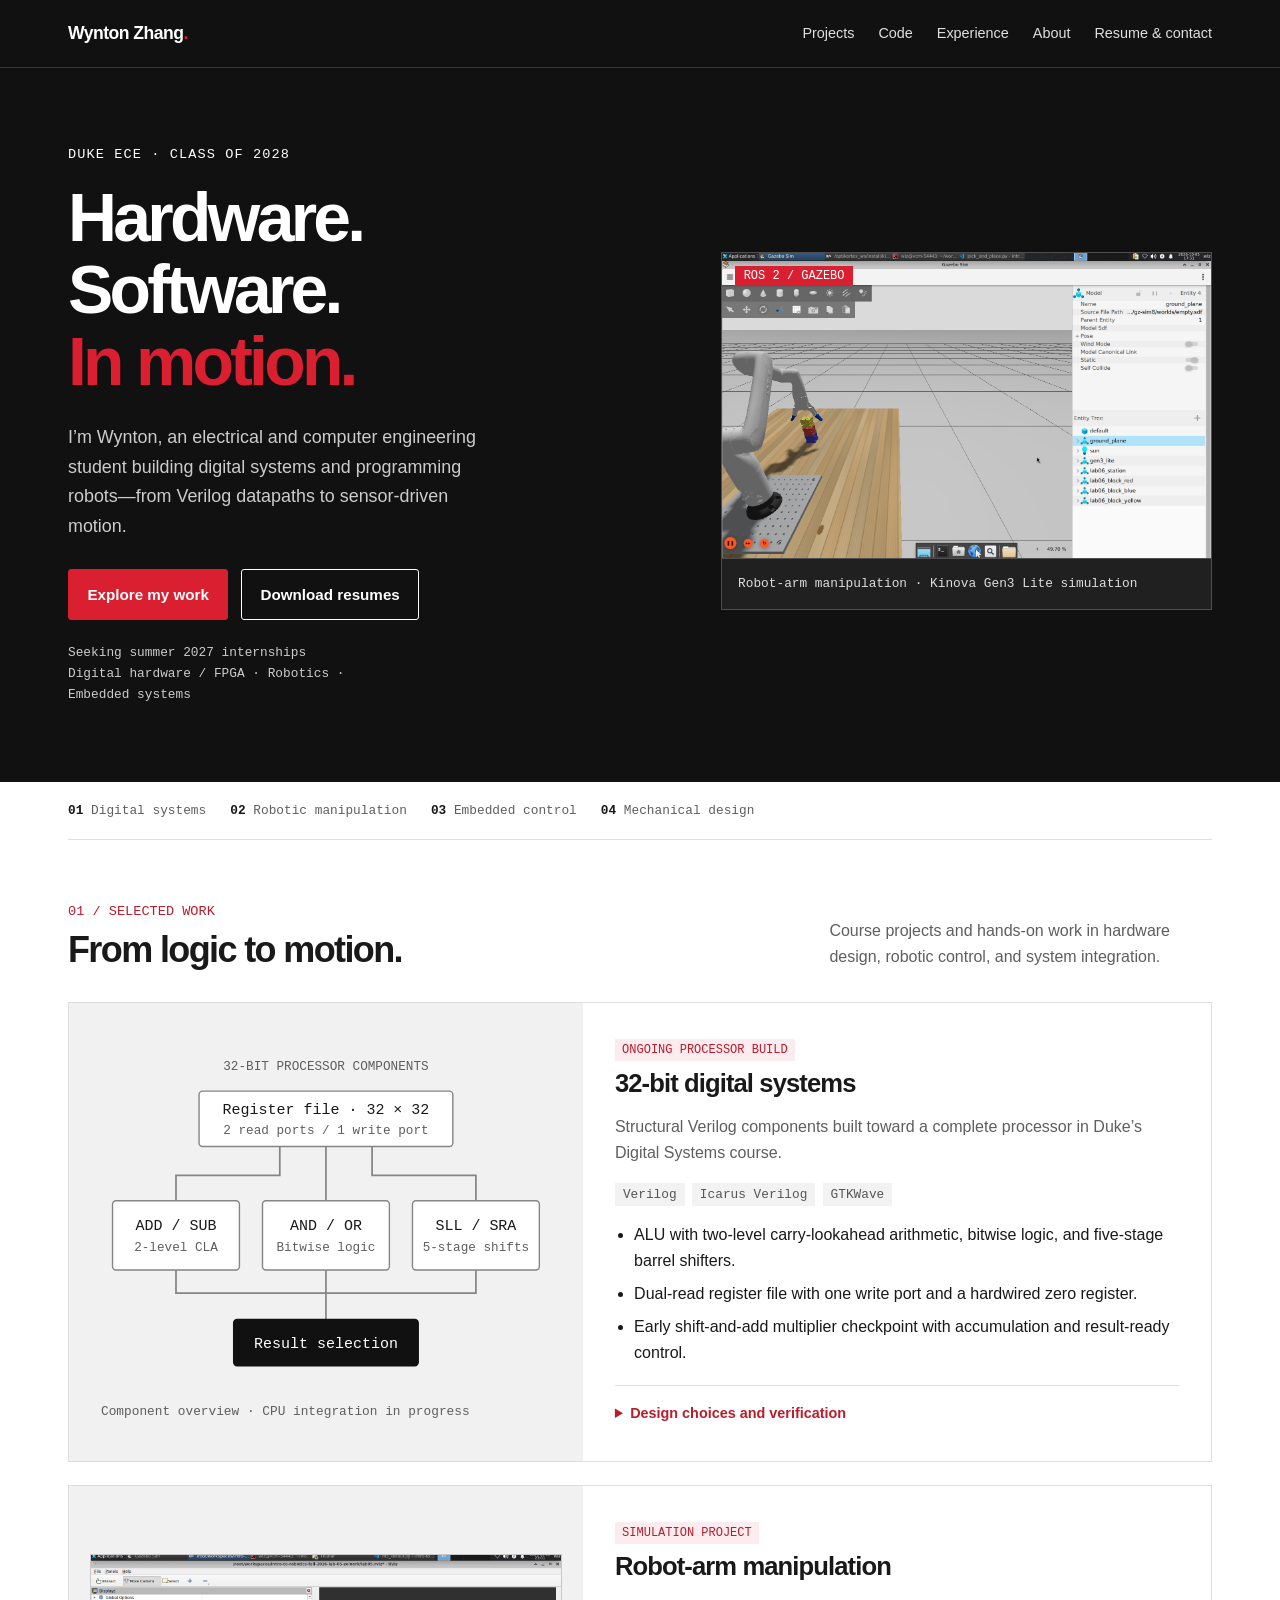
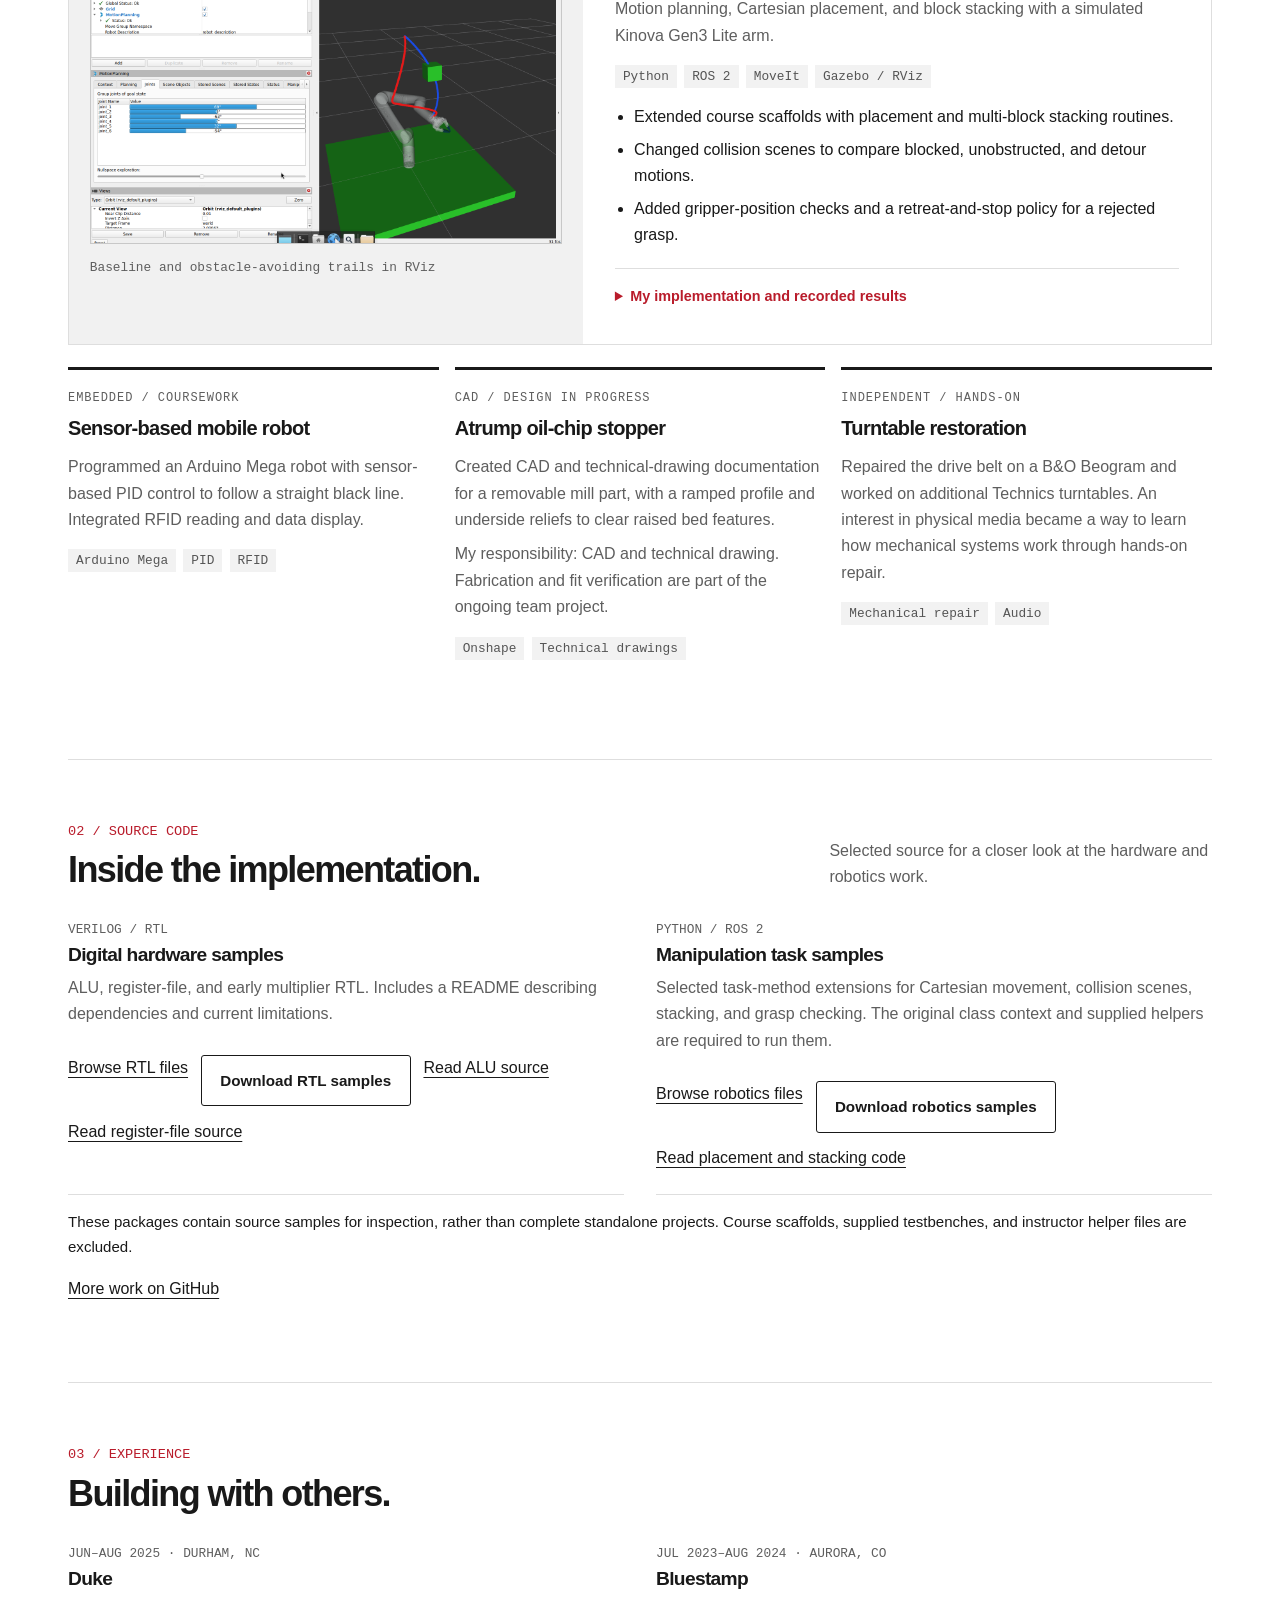
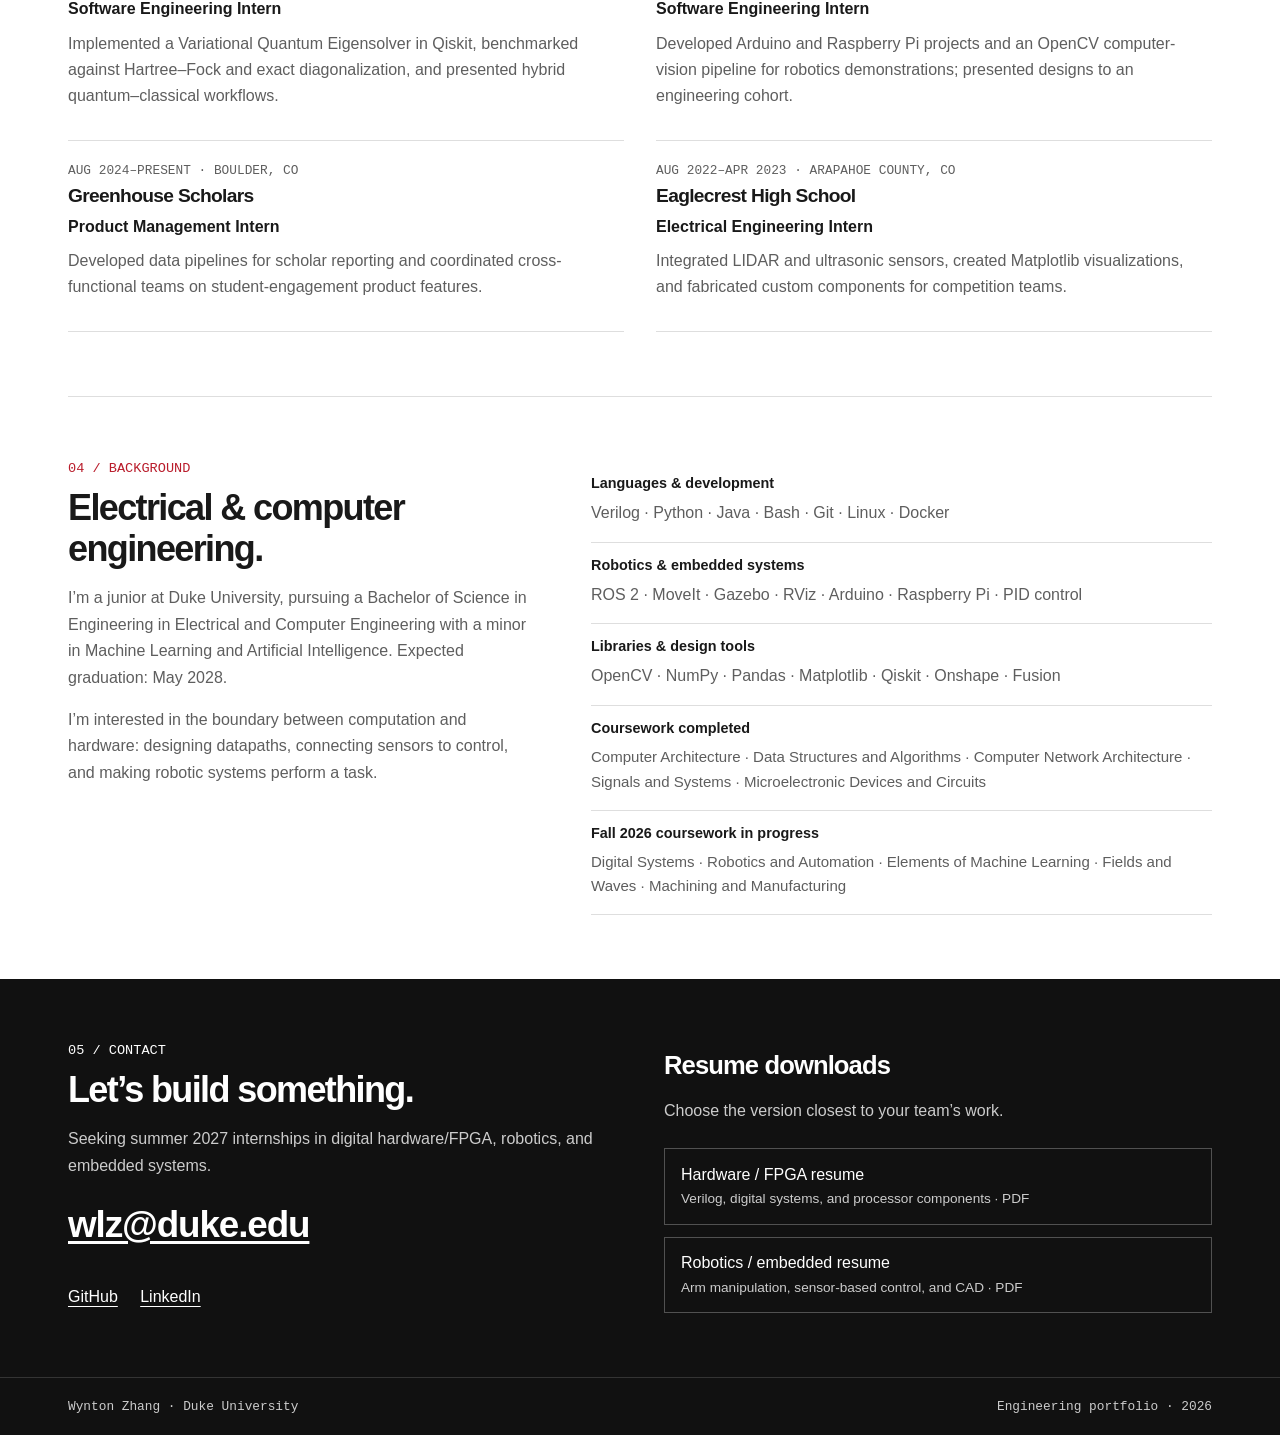
==== index.html @ f7127259 "Add files via upload" ====
<!doctype html>
<html lang="en">
<head>
<meta charset="utf-8"><meta name="viewport" content="width=device-width, initial-scale=1">
<title>Wynton Zhang</title>
<meta name="description" content="Wynton Zhang is a Duke Electrical and Computer Engineering student working on digital hardware, robotic manipulation, and embedded systems. Seeking summer 2027 internships.">
<meta name="theme-color" content="#111111">
<link rel="icon" type="image/svg+xml" href="data:image/svg+xml,%3Csvg xmlns='http://www.w3.org/2000/svg' viewBox='0 0 32 32'%3E%3Crect width='32' height='32' rx='6' fill='%23111111'/%3E%3Ctext x='16' y='22' text-anchor='middle' font-family='Arial' font-weight='bold' font-size='18' fill='%23ef2838'%3EW%3C/text%3E%3C/svg%3E">
<style>
:root{--navy:#111111;--ink:#191919;--paper:#ffffff;--muted:#5e5e5e;--line:#dedede;--lime:#d91f30;--blue:#b91c2b;--mono:ui-monospace,SFMono-Regular,Consolas,monospace;--sans:Inter,Arial,Helvetica,sans-serif}
*{box-sizing:border-box}html{scroll-behavior:smooth;scroll-padding-top:5rem}body{margin:0;background:var(--paper);color:var(--ink);font:1rem/1.65 var(--sans)}a{color:inherit;text-underline-offset:4px}button,a,summary{-webkit-tap-highlight-color:transparent}a:focus-visible,summary:focus-visible{outline:3px solid var(--blue);outline-offset:5px}.skip{position:absolute;left:1rem;top:-5rem;background:var(--lime);color:var(--navy);padding:.7rem;z-index:10}.skip:focus{top:1rem}header{background:var(--navy);color:white;border-bottom:1px solid #ffffff26}.nav{max-width:1240px;margin:auto;padding:1.2rem 3rem;display:flex;align-items:center;justify-content:space-between;gap:1rem}.wordmark{font-size:1.1rem;font-weight:800;text-decoration:none;letter-spacing:-.03em}.wordmark span{color:var(--lime)}nav{display:flex;gap:1.5rem;flex-wrap:wrap}nav a{font-size:.9rem;text-decoration:none;color:#e0e0e0}nav a:hover{color:var(--lime)}.wrap{max-width:1240px;margin:auto;padding:0 3rem}.hero{background:var(--navy);color:#fff;padding:4.7rem 0 4rem}.hero-grid{display:grid;grid-template-columns:1.2fr 1fr;gap:4rem;align-items:center}.eyebrow{font-family:var(--mono);font-size:.85rem;letter-spacing:.08em;text-transform:uppercase;color:var(--muted)}.hero .eyebrow{color:#ffffff}h1{font-size:clamp(2.7rem,5.3vw,4.9rem);line-height:1.06;letter-spacing:-.055em;margin:1rem 0 1.6rem;max-width:11ch}h1 span{color:var(--lime)}.hero p{color:#cccccc;max-width:43ch;font-size:1.12rem}.actions{display:flex;gap:.8rem;flex-wrap:wrap;margin-top:1.7rem}.btn{display:inline-flex;align-items:center;justify-content:center;padding:.75rem 1.15rem;border:1px solid currentColor;border-radius:3px;font-size:.95rem;font-weight:700;text-decoration:none;transition:background .2s,color .2s}.btn-primary{background:var(--lime);color:#ffffff;border-color:var(--lime)}.btn-primary:hover{background:#c81e2c;border-color:#c81e2c;color:white}.btn-light{color:#fff}.btn-light:hover{background:#ffffff15}.hero-note{font-family:var(--mono);font-size:.8rem!important;margin-top:1.4rem}.hero-art{margin:0;border:1px solid #ffffff35;background:#202020;position:relative}.hero-art img{display:block;width:100%;height:305px;object-fit:cover;object-position:24% 64%}.hero-art figcaption{padding:.9rem 1rem;color:#dddddd;font-family:var(--mono);font-size:.8rem;border-top:1px solid #ffffff35}.artifact-tag{position:absolute;top:.8rem;left:.8rem;background:var(--lime);color:#fff;padding:.2rem .55rem;font: .75rem var(--mono)}.index-strip{display:flex;gap:1.5rem;border-bottom:1px solid var(--line);padding:1.1rem 0;flex-wrap:wrap}.index-strip span{font-family:var(--mono);font-size:.8rem;color:var(--muted)}.index-strip strong{color:var(--ink)}section{padding:4rem 0}section+section{border-top:1px solid var(--line)}.section-head{display:flex;justify-content:space-between;align-items:end;gap:2rem;margin-bottom:2rem}.section-head p{max-width:43ch;color:var(--muted);margin:0}.section-label{font: .85rem var(--mono);color:var(--blue);margin-bottom:.65rem}h2{font-size:2.25rem;line-height:1.15;letter-spacing:-.045em;margin:0}h3{font-size:1.6rem;line-height:1.25;letter-spacing:-.035em;margin:.4rem 0 .85rem}.project{display:grid;grid-template-columns:.9fr 1.1fr;background:white;border:1px solid var(--line);margin-bottom:1.4rem}.project-visual{background:#f1f1f1;padding:2rem;display:flex;align-items:center;justify-content:center;min-width:0}.project-body{padding:2rem}.project-body p{margin:.75rem 0;color:var(--muted)}.status{display:inline-block;font: .75rem var(--mono);padding:.25rem .45rem;color:var(--blue);background:#fcecef}.tags{display:flex;gap:.45rem;flex-wrap:wrap;margin:1rem 0}.tags span{font: .8rem var(--mono);background:#f2f2f2;color:#555555;padding:.25rem .5rem}.project ul{padding-left:1.2rem;margin:1rem 0;color:var(--ink)}.project li{margin:.4rem 0}.diagram{width:100%;font-family:var(--mono)}.diagram text{font-size:13px;fill:#191919}.diagram .small{font-size:11px;fill:#5e5e5e}.diagram rect{fill:white;stroke:#858585;stroke-width:1.2}.diagram .core{fill:#111111;stroke:#111111}.diagram .coretext{fill:white}.diagram path{stroke:#858585;stroke-width:1.5;fill:none}.visual-caption{font:.8rem var(--mono);color:var(--muted);margin-top:1rem}.project figure{margin:0;width:100%}.project img{width:100%;display:block;border:1px solid #c8c8c8}.project-visual.photo{padding:1.3rem}.photo img{height:290px;object-fit:cover;object-position:75% 45%}details{border-top:1px solid var(--line);padding-top:.8rem;margin-top:1.2rem}summary{cursor:pointer;font-size:.9rem;font-weight:700;color:var(--blue);padding:.2rem 0}details p{font-size:.94rem}.support-grid{display:grid;grid-template-columns:repeat(3,1fr);gap:1rem}.support{border-top:3px solid var(--ink);padding:1.2rem 0}.support h3{font-size:1.25rem}.support p{color:var(--muted);margin:.5rem 0}.support .eyebrow{font-size:.75rem}.experience-grid{display:grid;grid-template-columns:1fr 1fr;gap:1.4rem 2rem}.experience{border-bottom:1px solid var(--line);padding-bottom:1.4rem}.experience h3{font-size:1.2rem;margin:.35rem 0}.experience .role{font-weight:700}.experience p{color:var(--muted);margin:.5rem 0}.date{font:.8rem var(--mono);color:var(--muted)}.about-grid{display:grid;grid-template-columns:.85fr 1.15fr;gap:4rem}.about-grid p{color:var(--muted)}.skill-group{padding:.7rem 0;border-bottom:1px solid var(--line)}.skill-group strong{display:block;font-size:.9rem}.skill-group p{margin:.25rem 0}.course{font-size:.94rem}.contact{background:var(--navy);color:white}.contact .section-label{color:#ffffff}.contact p{color:#cccccc}.contact-grid{display:grid;grid-template-columns:1fr 1fr;gap:3rem}.resume-list{display:grid;gap:.75rem;margin-top:1.5rem}.resume-list a{display:block;padding:.8rem 1rem;border:1px solid #ffffff45;text-decoration:none}.resume-list a:hover{border-color:var(--lime);color:var(--lime)}.resume-list small{display:block;color:#cccccc;font-size:.85rem}.social{display:flex;gap:1.4rem;margin-top:1.8rem}.email{font-size:clamp(1.4rem,3vw,2.3rem);font-weight:700;letter-spacing:-.03em}.footer{background:var(--navy);color:#cccccc;border-top:1px solid #ffffff26;padding:1.3rem 0;font:.8rem var(--mono)}.footer .wrap{display:flex;justify-content:space-between;gap:1rem;flex-wrap:wrap}
@media(max-width:900px){.wrap,.nav{padding-left:1.5rem;padding-right:1.5rem}.hero-grid{gap:2rem}.hero-art img{height:270px}.project{grid-template-columns:1fr 1fr}.project-body,.project-visual{padding:1.4rem}.support-grid{grid-template-columns:1fr 1fr}.about-grid{gap:2rem}}
@media(max-width:650px){.nav{align-items:start;flex-direction:column}nav{gap:1rem}.hero{padding:2.5rem 0}.hero-grid,.project,.about-grid,.contact-grid,.experience-grid{grid-template-columns:1fr}.hero-grid{gap:2rem}h1{max-width:12ch;font-size:3.1rem}.hero-art img{height:280px}.section-head{align-items:start;flex-direction:column;gap:1rem}section{padding:2.8rem 0}.support-grid{grid-template-columns:1fr}.project-visual{min-height:250px}.photo img{height:240px}.about-grid,.contact-grid{gap:2rem}.index-strip{gap:.7rem 1.3rem}.project-body{padding:1.5rem}}
@media(prefers-reduced-motion:reduce){html{scroll-behavior:auto}*{transition:none!important}}
</style>
</head>
<body>
<a class="skip" href="#main">Skip to content</a>
<header><div class="nav"><a class="wordmark" href="#">Wynton Zhang<span>.</span></a><nav aria-label="Main navigation"><a href="#projects">Projects</a><a href="#code">Code</a><a href="#experience">Experience</a><a href="#about">About</a><a href="#contact">Resume & contact</a></nav></div></header>
<main id="main">
<div class="hero"><div class="wrap hero-grid"><div><div class="eyebrow">Duke ECE · Class of 2028</div><h1>Hardware.<br>Software.<br><span>In motion.</span></h1><p>I’m Wynton, an electrical and computer engineering student building digital systems and programming robots—from Verilog datapaths to sensor-driven motion.</p><div class="actions"><a class="btn btn-primary" href="#projects">Explore my work</a><a class="btn btn-light" href="#contact">Download resumes</a></div><p class="hero-note">Seeking summer 2027 internships<br>Digital hardware / FPGA · Robotics · Embedded systems</p></div><figure class="hero-art"><span class="artifact-tag">ROS 2 / GAZEBO</span><img src="assets/block-stacking.png" alt="Kinova Gen3 Lite arm in Gazebo beside blue, red, and yellow blocks arranged in a three-block tower."><figcaption>Robot-arm manipulation · Kinova Gen3 Lite simulation</figcaption></figure></div></div>
<div class="wrap"><div class="index-strip"><span><strong>01</strong> Digital systems</span><span><strong>02</strong> Robotic manipulation</span><span><strong>03</strong> Embedded control</span><span><strong>04</strong> Mechanical design</span></div>
<section id="projects"><div class="section-head"><div><div class="section-label">01 / SELECTED WORK</div><h2>From logic to motion.</h2></div><p>Course projects and hands-on work in hardware design, robotic control, and system integration.</p></div>
<article class="project"><div class="project-visual"><figure><svg class="diagram" viewBox="0 0 390 290" role="img" aria-labelledby="datapath-title"><title id="datapath-title">Processor-component overview: operand inputs feed ALU arithmetic, logic, and shift units; output selection produces the result. A dual-read register file supplies operands.</title><text x="195" y="22" text-anchor="middle" class="small">32-BIT PROCESSOR COMPONENTS</text><rect x="85" y="40" width="220" height="48" rx="3"/><text x="195" y="60" text-anchor="middle">Register file · 32 × 32</text><text x="195" y="77" text-anchor="middle" class="small">2 read ports / 1 write port</text><path d="M155 88 V113 H65 V135 M195 88 V135 M235 88 V113 H325 V135"/><rect x="10" y="135" width="110" height="60" rx="3"/><text x="65" y="160" text-anchor="middle">ADD / SUB</text><text x="65" y="179" text-anchor="middle" class="small">2-level CLA</text><rect x="140" y="135" width="110" height="60" rx="3"/><text x="195" y="160" text-anchor="middle">AND / OR</text><text x="195" y="179" text-anchor="middle" class="small">Bitwise logic</text><rect x="270" y="135" width="110" height="60" rx="3"/><text x="325" y="160" text-anchor="middle">SLL / SRA</text><text x="325" y="179" text-anchor="middle" class="small">5-stage shifts</text><path d="M65 195 V215 H195 M325 195 V215 H195 M195 195 V238"/><rect class="core" x="115" y="238" width="160" height="40" rx="3"/><text class="coretext" x="195" y="263" text-anchor="middle">Result selection</text></svg><figcaption class="visual-caption">Component overview · CPU integration in progress</figcaption></figure></div><div class="project-body"><span class="status">ONGOING PROCESSOR BUILD</span><h3>32-bit digital systems</h3><p>Structural Verilog components built toward a complete processor in Duke’s Digital Systems course.</p><div class="tags"><span>Verilog</span><span>Icarus Verilog</span><span>GTKWave</span></div><ul><li>ALU with two-level carry-lookahead arithmetic, bitwise logic, and five-stage barrel shifters.</li><li>Dual-read register file with one write port and a hardwired zero register.</li><li>Early shift-and-add multiplier checkpoint with accumulation and result-ready control.</li></ul><details><summary>Design choices and verification</summary><p>The ALU shares an adder between addition and two’s-complement subtraction. Four 8-bit carry-lookahead blocks form the arithmetic unit; separate stages implement logical-left and arithmetic-right shifts.</p><p>The register-file archive includes a saved 34,096-case simulation log reporting zero errors. Its expected and actual outputs match under the supplied testbench’s comparison rules. This is simulation evidence, rather than an FPGA timing or board result.</p><p>The archived multiplier is an early checkpoint: division is not yet implemented in that version, and signed exception handling remains unfinished.</p></details></div></article>
<article class="project"><div class="project-visual photo"><figure><img src="assets/arm-detour.png" alt="RViz view showing separate red and blue end-effector paths and a green collision box for an obstacle-planning comparison."><figcaption class="visual-caption">Baseline and obstacle-avoiding trails in RViz</figcaption></figure></div><div class="project-body"><span class="status">SIMULATION PROJECT</span><h3>Robot-arm manipulation</h3><p>Motion planning, Cartesian placement, and block stacking with a simulated Kinova Gen3 Lite arm.</p><div class="tags"><span>Python</span><span>ROS 2</span><span>MoveIt</span><span>Gazebo / RViz</span></div><ul><li>Extended course scaffolds with placement and multi-block stacking routines.</li><li>Changed collision scenes to compare blocked, unobstructed, and detour motions.</li><li>Added gripper-position checks and a retreat-and-stop policy for a rejected grasp.</li></ul><details><summary>My implementation and recorded results</summary><p>Placement computes release height from the stack layer, descends using Cartesian motion, releases and detaches the block, then retreats. A loop places two blocks onto a third to build a tower.</p><p>The detour experiment samples an interior point of a baseline trajectory and uses forward kinematics to position a collision box. Saved logs show both baseline and detour motions succeeding; the two trails are recorded in different colors.</p><p>I extended provided arm and simulation helpers rather than implementing MoveIt itself. The grasp check is implemented in code; repeated recovery-performance measurements are a next step.</p></details></div></article>
<div class="support-grid"><article class="support"><div class="eyebrow">EMBEDDED / COURSEWORK</div><h3>Sensor-based mobile robot</h3><p>Programmed an Arduino Mega robot with sensor-based PID control to follow a straight black line. Integrated RFID reading and data display.</p><div class="tags"><span>Arduino Mega</span><span>PID</span><span>RFID</span></div></article><article class="support"><div class="eyebrow">CAD / DESIGN IN PROGRESS</div><h3>Atrump oil-chip stopper</h3><p>Created CAD and technical-drawing documentation for a removable mill part, with a ramped profile and underside reliefs to clear raised bed features.</p><p>My responsibility: CAD and technical drawing. Fabrication and fit verification are part of the ongoing team project.</p><div class="tags"><span>Onshape</span><span>Technical drawings</span></div></article><article class="support"><div class="eyebrow">INDEPENDENT / HANDS-ON</div><h3>Turntable restoration</h3><p>Repaired the drive belt on a B&O Beogram and worked on additional Technics turntables. An interest in physical media became a way to learn how mechanical systems work through hands-on repair.</p><div class="tags"><span>Mechanical repair</span><span>Audio</span></div></article></div>
</section>
<section id="code"><div class="section-head"><div><div class="section-label">02 / SOURCE CODE</div><h2>Inside the implementation.</h2></div><p>Selected source for a closer look at the hardware and robotics work.</p></div><div class="experience-grid"><article class="experience"><div class="date">VERILOG / RTL</div><h3>Digital hardware samples</h3><p>ALU, register-file, and early multiplier RTL. Includes a README describing dependencies and current limitations.</p><div class="actions"><a href="code/digital-hardware/">Browse RTL files</a><a class="btn" href="assets/code/digital-hardware-samples.zip" download>Download RTL samples</a><a href="assets/code/alu.txt" target="_blank" rel="noopener">Read ALU source</a><a href="assets/code/regfile.txt" target="_blank" rel="noopener">Read register-file source</a></div></article><article class="experience"><div class="date">PYTHON / ROS 2</div><h3>Manipulation task samples</h3><p>Selected task-method extensions for Cartesian movement, collision scenes, stacking, and grasp checking. The original class context and supplied helpers are required to run them.</p><div class="actions"><a href="code/robotics/">Browse robotics files</a><a class="btn" href="assets/code/robotics-task-samples.zip" download>Download robotics samples</a><a href="assets/code/robotics-placement.txt" target="_blank" rel="noopener">Read placement and stacking code</a></div></article></div><p class="course">These packages contain source samples for inspection, rather than complete standalone projects. Course scaffolds, supplied testbenches, and instructor helper files are excluded.</p><p><a href="https://github.com/Zeinork" target="_blank" rel="noopener noreferrer">More work on GitHub</a></p></section>
<section id="experience"><div class="section-head"><div><div class="section-label">03 / EXPERIENCE</div><h2>Building with others.</h2></div></div><div class="experience-grid"><article class="experience"><div class="date">JUN–AUG 2025 · DURHAM, NC</div><h3>Duke</h3><div class="role">Software Engineering Intern</div><p>Implemented a Variational Quantum Eigensolver in Qiskit, benchmarked against Hartree–Fock and exact diagonalization, and presented hybrid quantum–classical workflows.</p></article><article class="experience"><div class="date">JUL 2023–AUG 2024 · AURORA, CO</div><h3>Bluestamp</h3><div class="role">Software Engineering Intern</div><p>Developed Arduino and Raspberry Pi projects and an OpenCV computer-vision pipeline for robotics demonstrations; presented designs to an engineering cohort.</p></article><article class="experience"><div class="date">AUG 2024–PRESENT · BOULDER, CO</div><h3>Greenhouse Scholars</h3><div class="role">Product Management Intern</div><p>Developed data pipelines for scholar reporting and coordinated cross-functional teams on student-engagement product features.</p></article><article class="experience"><div class="date">AUG 2022–APR 2023 · ARAPAHOE COUNTY, CO</div><h3>Eaglecrest High School</h3><div class="role">Electrical Engineering Intern</div><p>Integrated LIDAR and ultrasonic sensors, created Matplotlib visualizations, and fabricated custom components for competition teams.</p></article></div></section>
<section id="about"><div class="about-grid"><div><div class="section-label">04 / BACKGROUND</div><h2>Electrical & computer engineering.</h2><p>I’m a junior at Duke University, pursuing a Bachelor of Science in Engineering in Electrical and Computer Engineering with a minor in Machine Learning and Artificial Intelligence. Expected graduation: May 2028.</p><p>I’m interested in the boundary between computation and hardware: designing datapaths, connecting sensors to control, and making robotic systems perform a task.</p></div><div><div class="skill-group"><strong>Languages & development</strong><p>Verilog · Python · Java · Bash · Git · Linux · Docker</p></div><div class="skill-group"><strong>Robotics & embedded systems</strong><p>ROS 2 · MoveIt · Gazebo · RViz · Arduino · Raspberry Pi · PID control</p></div><div class="skill-group"><strong>Libraries & design tools</strong><p>OpenCV · NumPy · Pandas · Matplotlib · Qiskit · Onshape · Fusion</p></div><div class="skill-group course"><strong>Coursework completed</strong><p>Computer Architecture · Data Structures and Algorithms · Computer Network Architecture · Signals and Systems · Microelectronic Devices and Circuits</p></div><div class="skill-group course"><strong>Fall 2026 coursework in progress</strong><p>Digital Systems · Robotics and Automation · Elements of Machine Learning · Fields and Waves · Machining and Manufacturing</p></div></div></div></section>
</div>
<section class="contact" id="contact"><div class="wrap contact-grid"><div><div class="section-label">05 / CONTACT</div><h2>Let’s build something.</h2><p>Seeking summer 2027 internships in digital hardware/FPGA, robotics, and embedded systems.</p><a class="email" href="mailto:wlz@duke.edu">wlz@duke.edu</a><div class="social"><a href="https://github.com/Zeinork" target="_blank" rel="noopener noreferrer">GitHub</a><a href="https://www.linkedin.com/in/wynton-zhang" target="_blank" rel="noopener noreferrer">LinkedIn</a></div></div><div><h3>Resume downloads</h3><p>Choose the version closest to your team’s work.</p><div class="resume-list"><a href="assets/Wynton_Zhang_Hardware_FPGA_Resume.pdf" download>Hardware / FPGA resume<small>Verilog, digital systems, and processor components · PDF</small></a><a href="assets/Wynton_Zhang_Robotics_Embedded_Resume.pdf" download>Robotics / embedded resume<small>Arm manipulation, sensor-based control, and CAD · PDF</small></a></div></div></div></section>
</main><footer class="footer"><div class="wrap"><span>Wynton Zhang · Duke University</span><span>Engineering portfolio · 2026</span></div></footer>
</body></html>
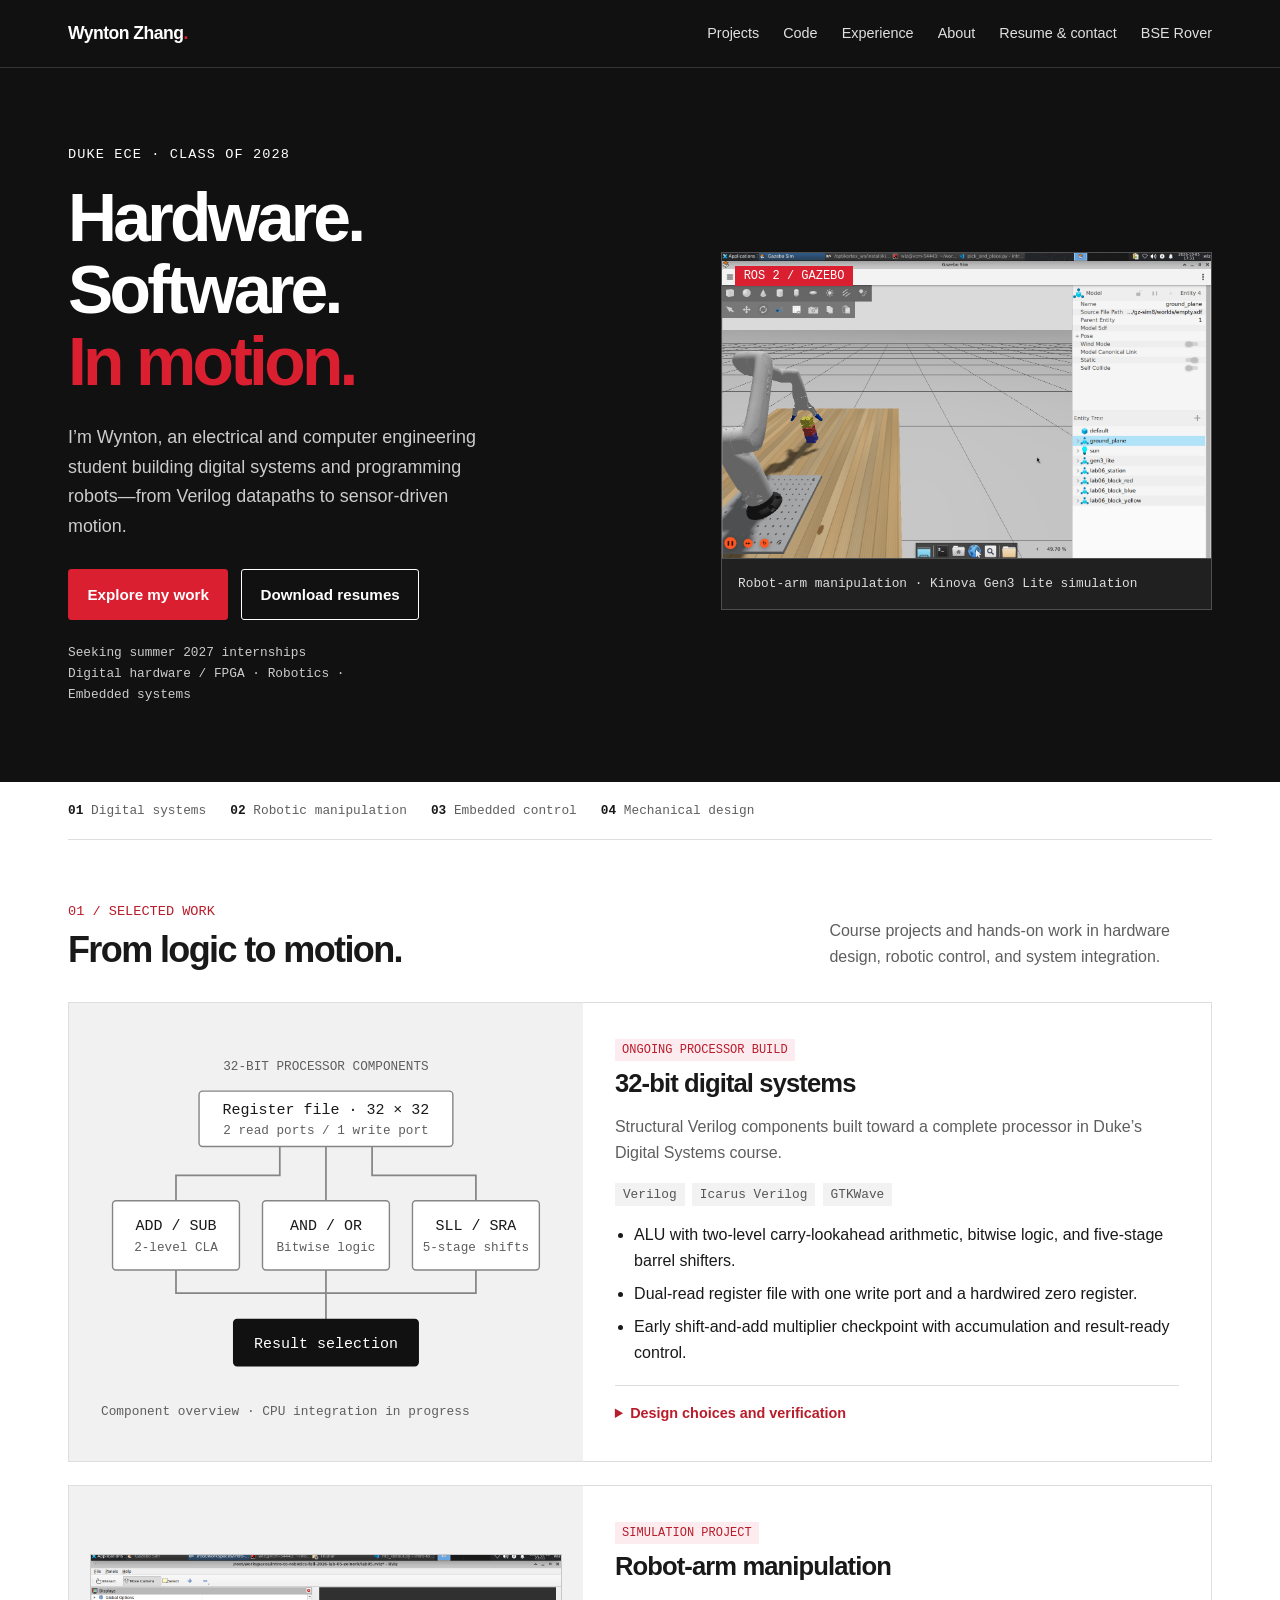
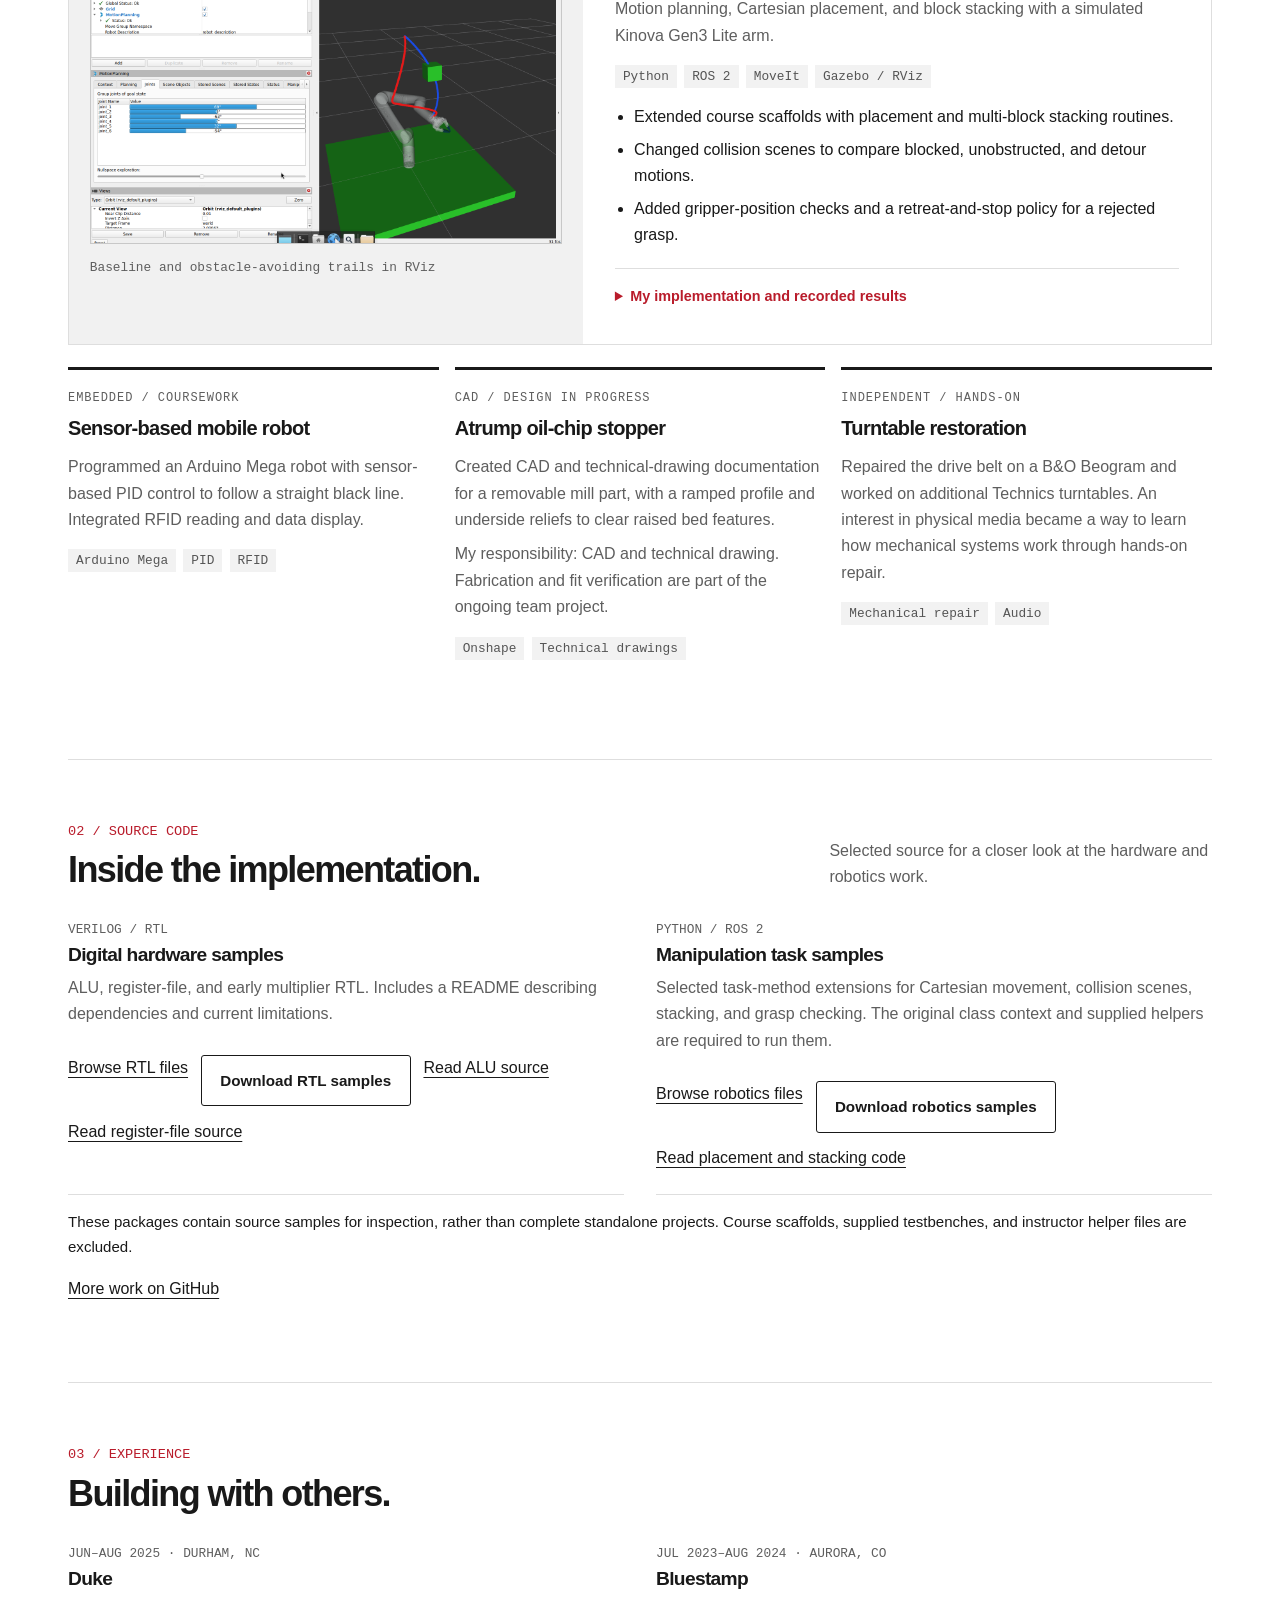
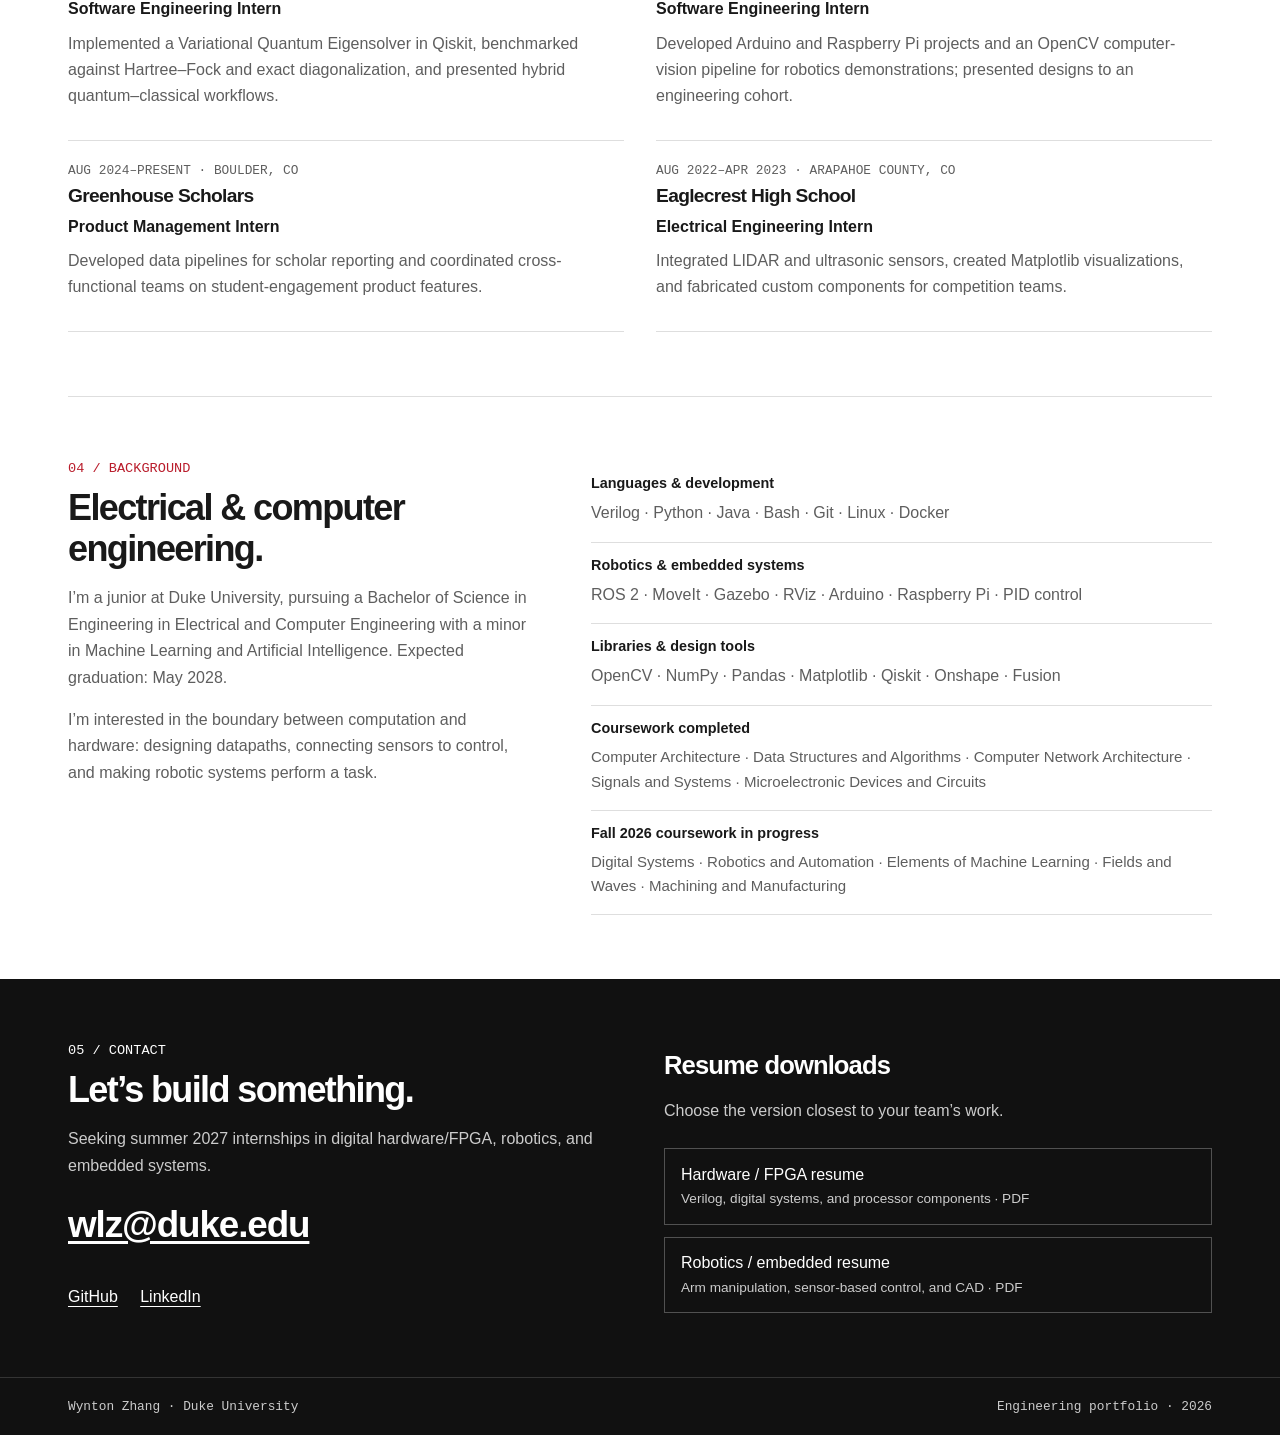
==== commit e6d75e84: "Add files via upload" ====
--- a/index.html
+++ b/index.html
@@ -16,7 +16,7 @@
 </head>
 <body>
 <a class="skip" href="#main">Skip to content</a>
-<header><div class="nav"><a class="wordmark" href="#">Wynton Zhang<span>.</span></a><nav aria-label="Main navigation"><a href="#projects">Projects</a><a href="#code">Code</a><a href="#experience">Experience</a><a href="#about">About</a><a href="#contact">Resume & contact</a></nav></div></header>
+<header><div class="nav"><a class="wordmark" href="#">Wynton Zhang<span>.</span></a><nav aria-label="Main navigation"><a href="#projects">Projects</a><a href="#code">Code</a><a href="#experience">Experience</a><a href="#about">About</a><a href="#contact">Resume & contact</a><a href="bse-rover.html">BSE Rover</a></nav></div></header>
 <main id="main">
 <div class="hero"><div class="wrap hero-grid"><div><div class="eyebrow">Duke ECE · Class of 2028</div><h1>Hardware.<br>Software.<br><span>In motion.</span></h1><p>I’m Wynton, an electrical and computer engineering student building digital systems and programming robots—from Verilog datapaths to sensor-driven motion.</p><div class="actions"><a class="btn btn-primary" href="#projects">Explore my work</a><a class="btn btn-light" href="#contact">Download resumes</a></div><p class="hero-note">Seeking summer 2027 internships<br>Digital hardware / FPGA · Robotics · Embedded systems</p></div><figure class="hero-art"><span class="artifact-tag">ROS 2 / GAZEBO</span><img src="assets/block-stacking.png" alt="Kinova Gen3 Lite arm in Gazebo beside blue, red, and yellow blocks arranged in a three-block tower."><figcaption>Robot-arm manipulation · Kinova Gen3 Lite simulation</figcaption></figure></div></div>
 <div class="wrap"><div class="index-strip"><span><strong>01</strong> Digital systems</span><span><strong>02</strong> Robotic manipulation</span><span><strong>03</strong> Embedded control</span><span><strong>04</strong> Mechanical design</span></div>
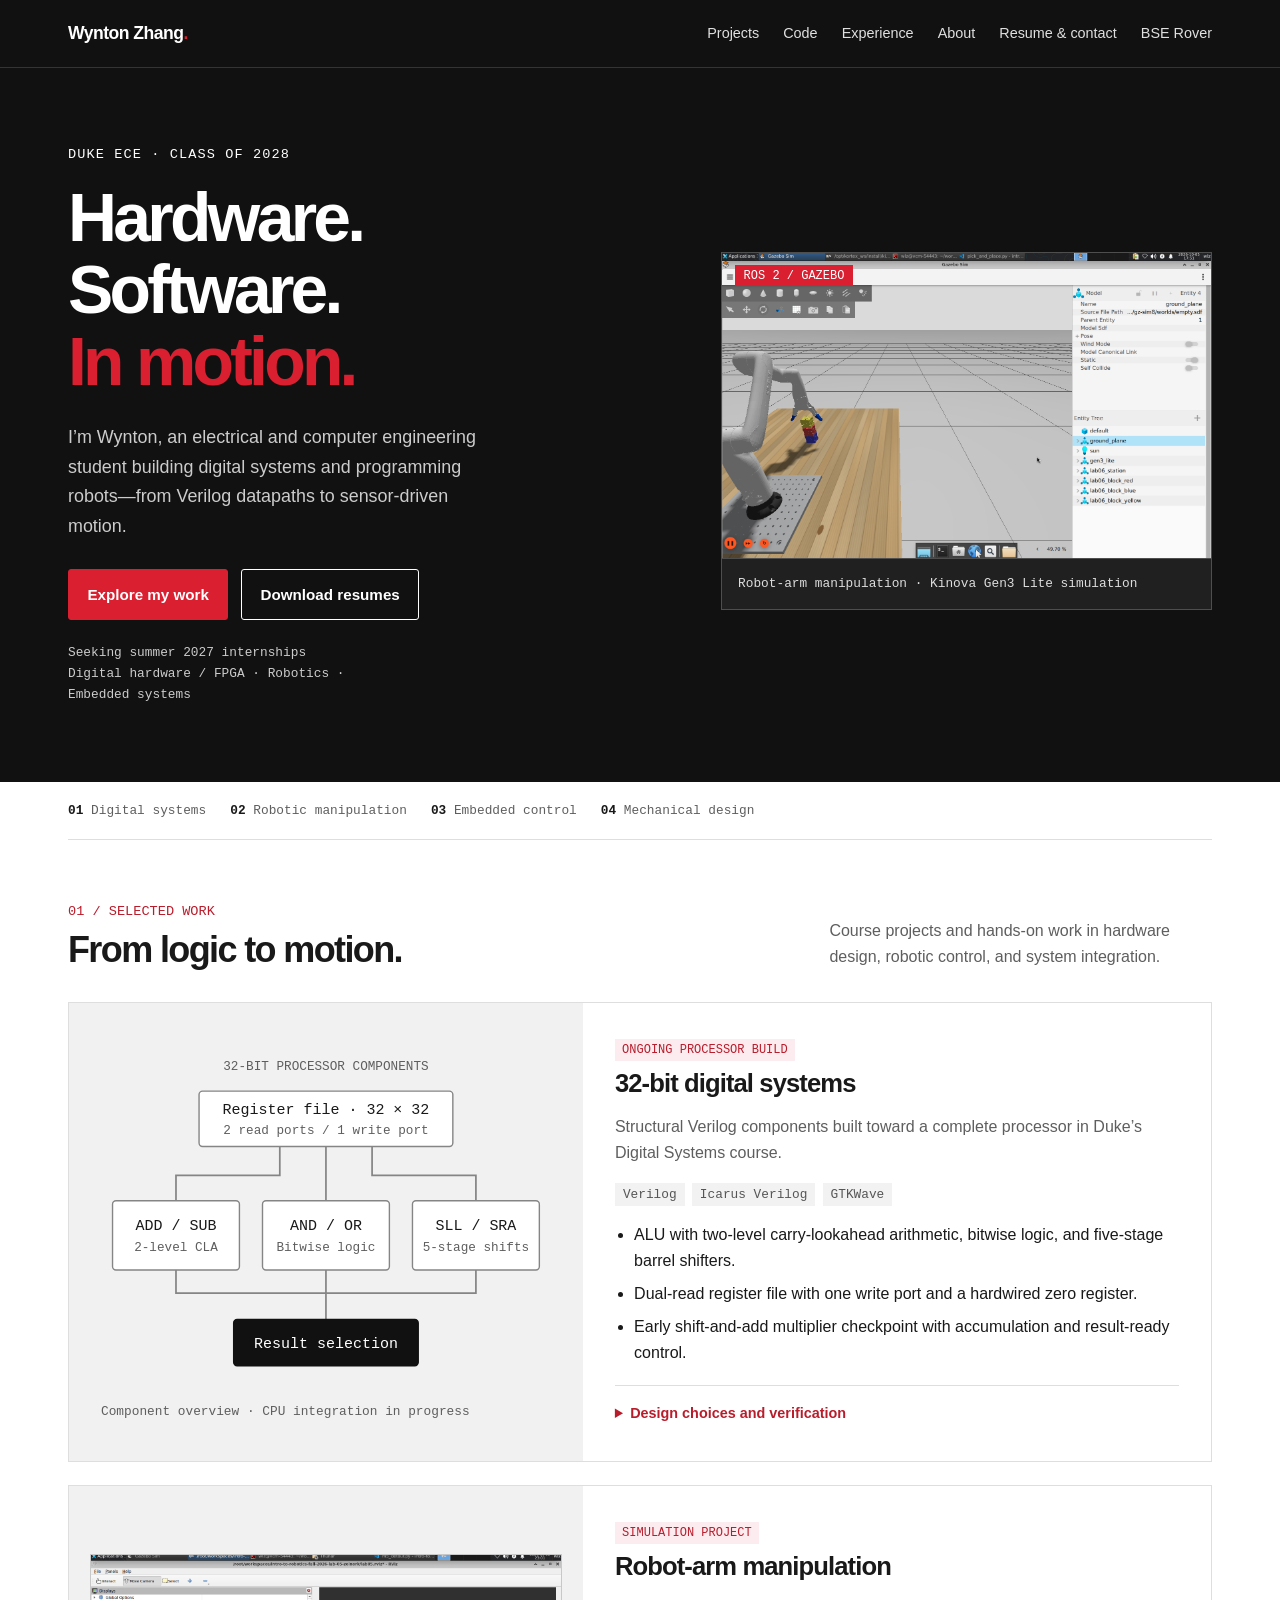
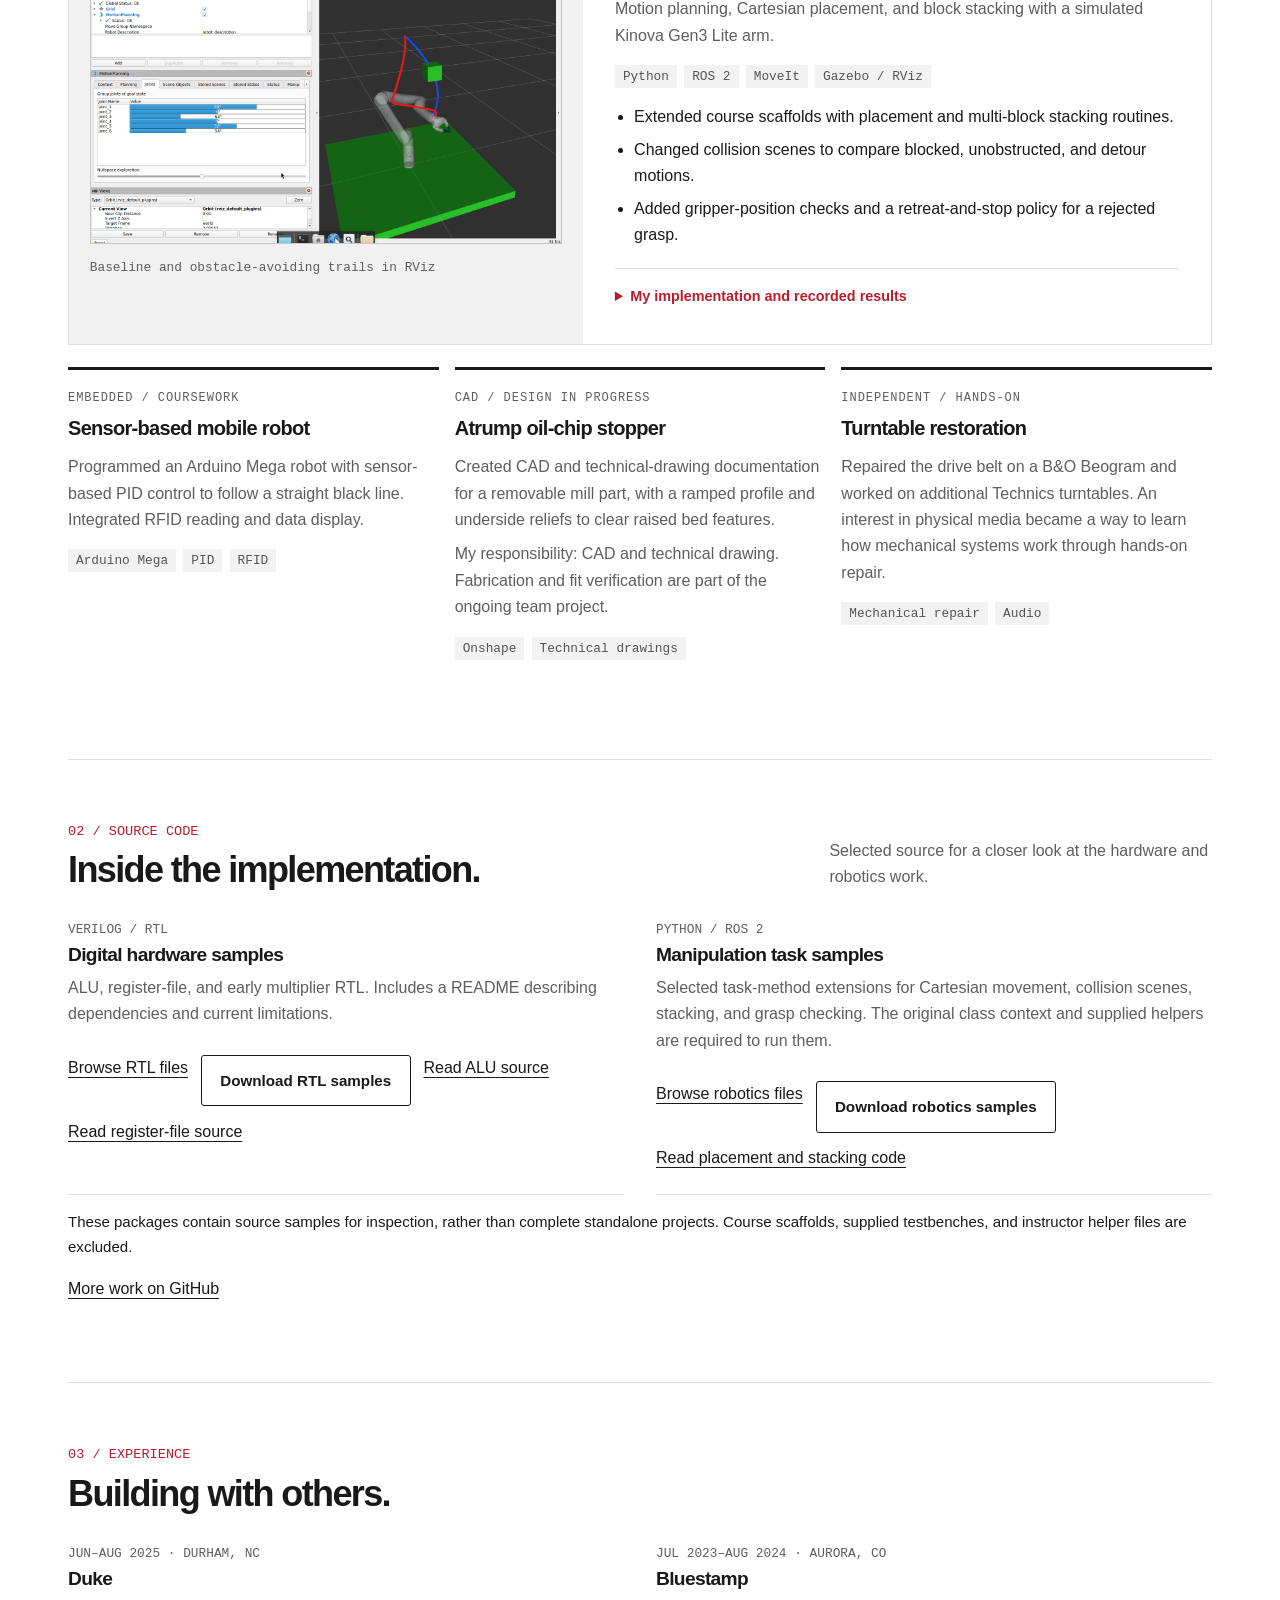
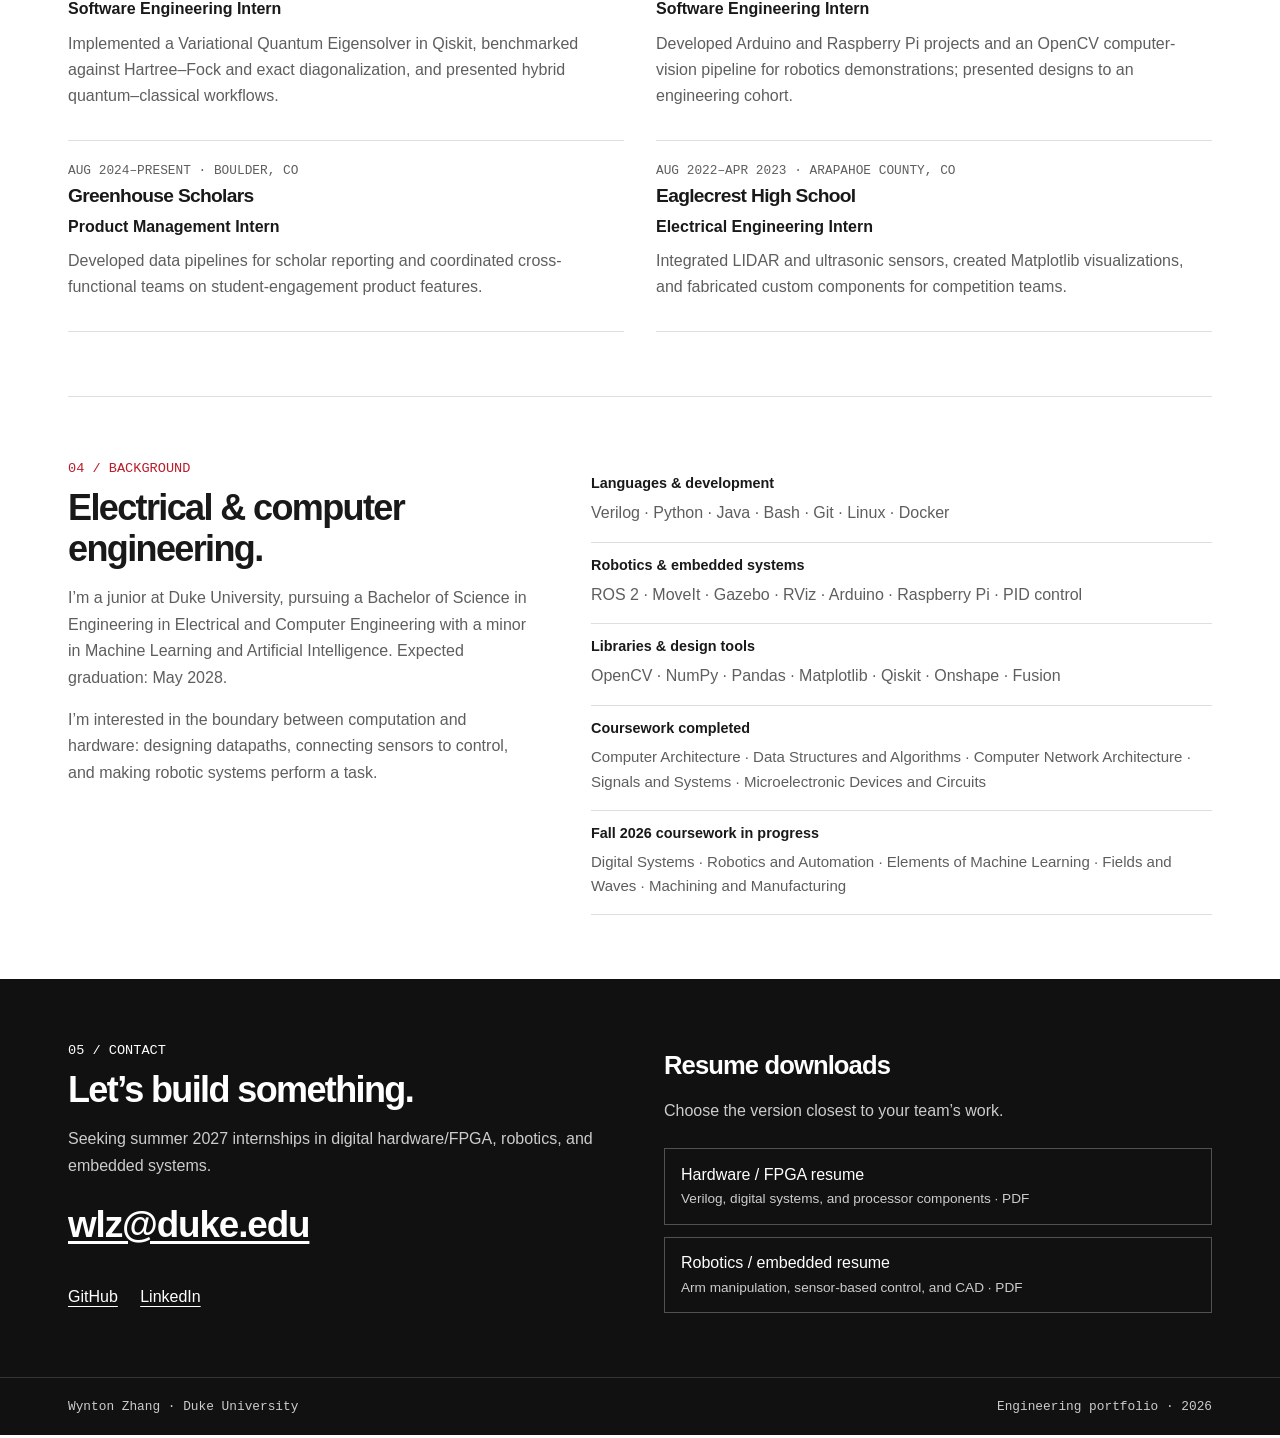
==== commit 93b3ef07: "motion update" ====
--- a/index.html
+++ b/index.html
@@ -12,6 +12,32 @@
 @media(max-width:900px){.wrap,.nav{padding-left:1.5rem;padding-right:1.5rem}.hero-grid{gap:2rem}.hero-art img{height:270px}.project{grid-template-columns:1fr 1fr}.project-body,.project-visual{padding:1.4rem}.support-grid{grid-template-columns:1fr 1fr}.about-grid{gap:2rem}}
 @media(max-width:650px){.nav{align-items:start;flex-direction:column}nav{gap:1rem}.hero{padding:2.5rem 0}.hero-grid,.project,.about-grid,.contact-grid,.experience-grid{grid-template-columns:1fr}.hero-grid{gap:2rem}h1{max-width:12ch;font-size:3.1rem}.hero-art img{height:280px}.section-head{align-items:start;flex-direction:column;gap:1rem}section{padding:2.8rem 0}.support-grid{grid-template-columns:1fr}.project-visual{min-height:250px}.photo img{height:240px}.about-grid,.contact-grid{gap:2rem}.index-strip{gap:.7rem 1.3rem}.project-body{padding:1.5rem}}
 @media(prefers-reduced-motion:reduce){html{scroll-behavior:auto}*{transition:none!important}}
+
+/* Subtle interaction and entrance motion */
+html{scroll-behavior:smooth;scroll-padding-top:100px}
+nav a{position:relative;display:inline-block;transition:transform .22s cubic-bezier(.2,.8,.2,1),color .22s ease}
+nav a::after{content:"";position:absolute;left:0;right:0;bottom:-7px;height:2px;background:#ef2838;transform:scaleX(0);transform-origin:left;transition:transform .22s ease}
+nav a:focus-visible{transform:translateY(4px);outline:2px solid #ef2838;outline-offset:9px}
+nav a:focus-visible::after,nav a[aria-current="page"]::after{transform:scaleX(1)}
+.btn,.resume-list a{transition:transform .22s ease,box-shadow .22s ease,background-color .22s ease,color .22s ease}
+.project,.experience,.support{transition:transform .28s ease,box-shadow .28s ease}
+.project{overflow:hidden}
+.project-visual img,.hero-art img{transition:transform .6s cubic-bezier(.2,.8,.2,1)}
+.btn:active{transform:translateY(1px) scale(.98)}
+:where(a,summary):focus-visible{outline:2px solid #ef2838;outline-offset:5px}
+@media(hover:hover) and (pointer:fine){
+ nav a:hover{transform:translateY(4px);color:#ef2838}
+ nav a:hover::after{transform:scaleX(1)}
+ .btn:hover,.resume-list a:hover{transform:translateY(-3px);box-shadow:0 8px 18px rgba(0,0,0,.12)}
+ .project:hover,.experience:hover,.support:hover{transform:translateY(-4px);box-shadow:0 12px 28px rgba(0,0,0,.09)}
+ .project:hover .project-visual img,.hero-art:hover img{transform:scale(1.025)}
+}
+.motion-pending{opacity:0;transform:translateY(18px)}
+.motion-reveal{transition:opacity .65s ease,transform .65s cubic-bezier(.2,.8,.2,1)}
+.motion-reveal.motion-shown{opacity:1;transform:translateY(0)}
+@keyframes portfolio-enter{from{opacity:0;transform:translateY(14px)}to{opacity:1;transform:translateY(0)}}
+@media(prefers-reduced-motion:no-preference){.hero h1,.rover-intro h1{animation:portfolio-enter .65s ease both}.hero-art{animation:portfolio-enter .8s .1s ease both}}
+@media(prefers-reduced-motion:reduce){html{scroll-behavior:auto}*,*::before,*::after{animation:none!important;transition:none!important}.motion-pending{opacity:1;transform:none}nav a:hover,nav a:focus-visible,.btn:hover,.btn:active,.resume-list a:hover,.project:hover,.experience:hover,.support:hover,.project:hover .project-visual img,.hero-art:hover img{transform:none}}
 </style>
 </head>
 <body>
@@ -31,4 +57,27 @@
 </div>
 <section class="contact" id="contact"><div class="wrap contact-grid"><div><div class="section-label">05 / CONTACT</div><h2>Let’s build something.</h2><p>Seeking summer 2027 internships in digital hardware/FPGA, robotics, and embedded systems.</p><a class="email" href="mailto:wlz@duke.edu">wlz@duke.edu</a><div class="social"><a href="https://github.com/Zeinork" target="_blank" rel="noopener noreferrer">GitHub</a><a href="https://www.linkedin.com/in/wynton-zhang" target="_blank" rel="noopener noreferrer">LinkedIn</a></div></div><div><h3>Resume downloads</h3><p>Choose the version closest to your team’s work.</p><div class="resume-list"><a href="assets/Wynton_Zhang_Hardware_FPGA_Resume.pdf" download>Hardware / FPGA resume<small>Verilog, digital systems, and processor components · PDF</small></a><a href="assets/Wynton_Zhang_Robotics_Embedded_Resume.pdf" download>Robotics / embedded resume<small>Arm manipulation, sensor-based control, and CAD · PDF</small></a></div></div></div></section>
 </main><footer class="footer"><div class="wrap"><span>Wynton Zhang · Duke University</span><span>Engineering portfolio · 2026</span></div></footer>
+<script>
+(() => {
+  const preference = window.matchMedia('(prefers-reduced-motion: reduce)');
+  if (preference.matches || !('IntersectionObserver' in window)) return;
+  const targets = Array.from(document.querySelectorAll('main section')).filter(el => el.getBoundingClientRect().top > window.innerHeight);
+  const show = el => { el.classList.add('motion-shown'); el.classList.remove('motion-pending'); };
+  const observer = new IntersectionObserver(entries => {
+    entries.forEach(entry => { if (entry.isIntersecting) { show(entry.target); observer.unobserve(entry.target); } });
+  }, {threshold: 0, rootMargin: '0px 0px -24px 0px'});
+  targets.forEach(el => { el.classList.add('motion-reveal', 'motion-pending'); observer.observe(el); });
+  const revealHash = () => {
+    if (!location.hash) return;
+    let target;
+    try { target = document.getElementById(decodeURIComponent(location.hash.slice(1))); } catch { return; }
+    const section = target && (target.matches('section') ? target : target.closest('section'));
+    if (section) { show(section); observer.unobserve(section); }
+  };
+  window.addEventListener('hashchange', revealHash);
+  document.addEventListener('focusin', event => { const section = event.target.closest('section'); if (section) { show(section); observer.unobserve(section); } });
+  preference.addEventListener('change', event => { if(event.matches){targets.forEach(show);observer.disconnect();} });
+  revealHash();
+})();
+</script>
 </body></html>
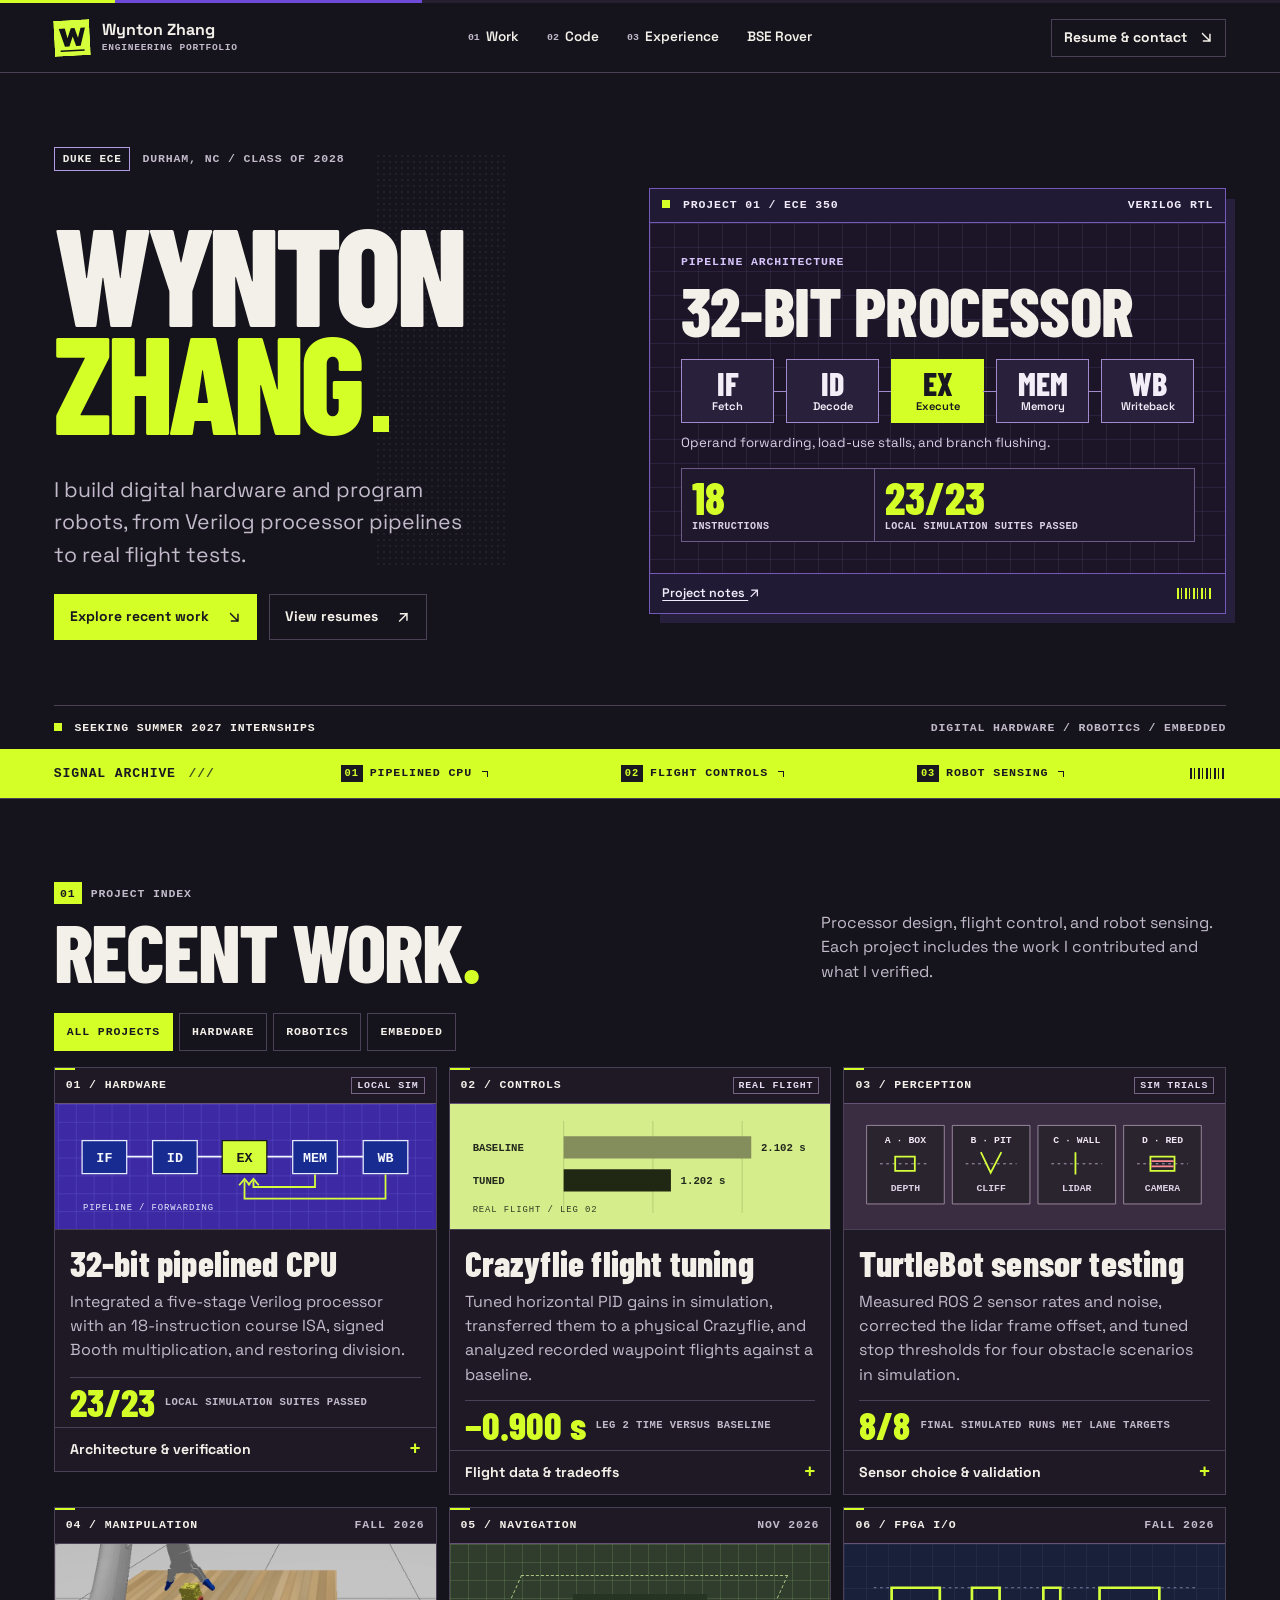
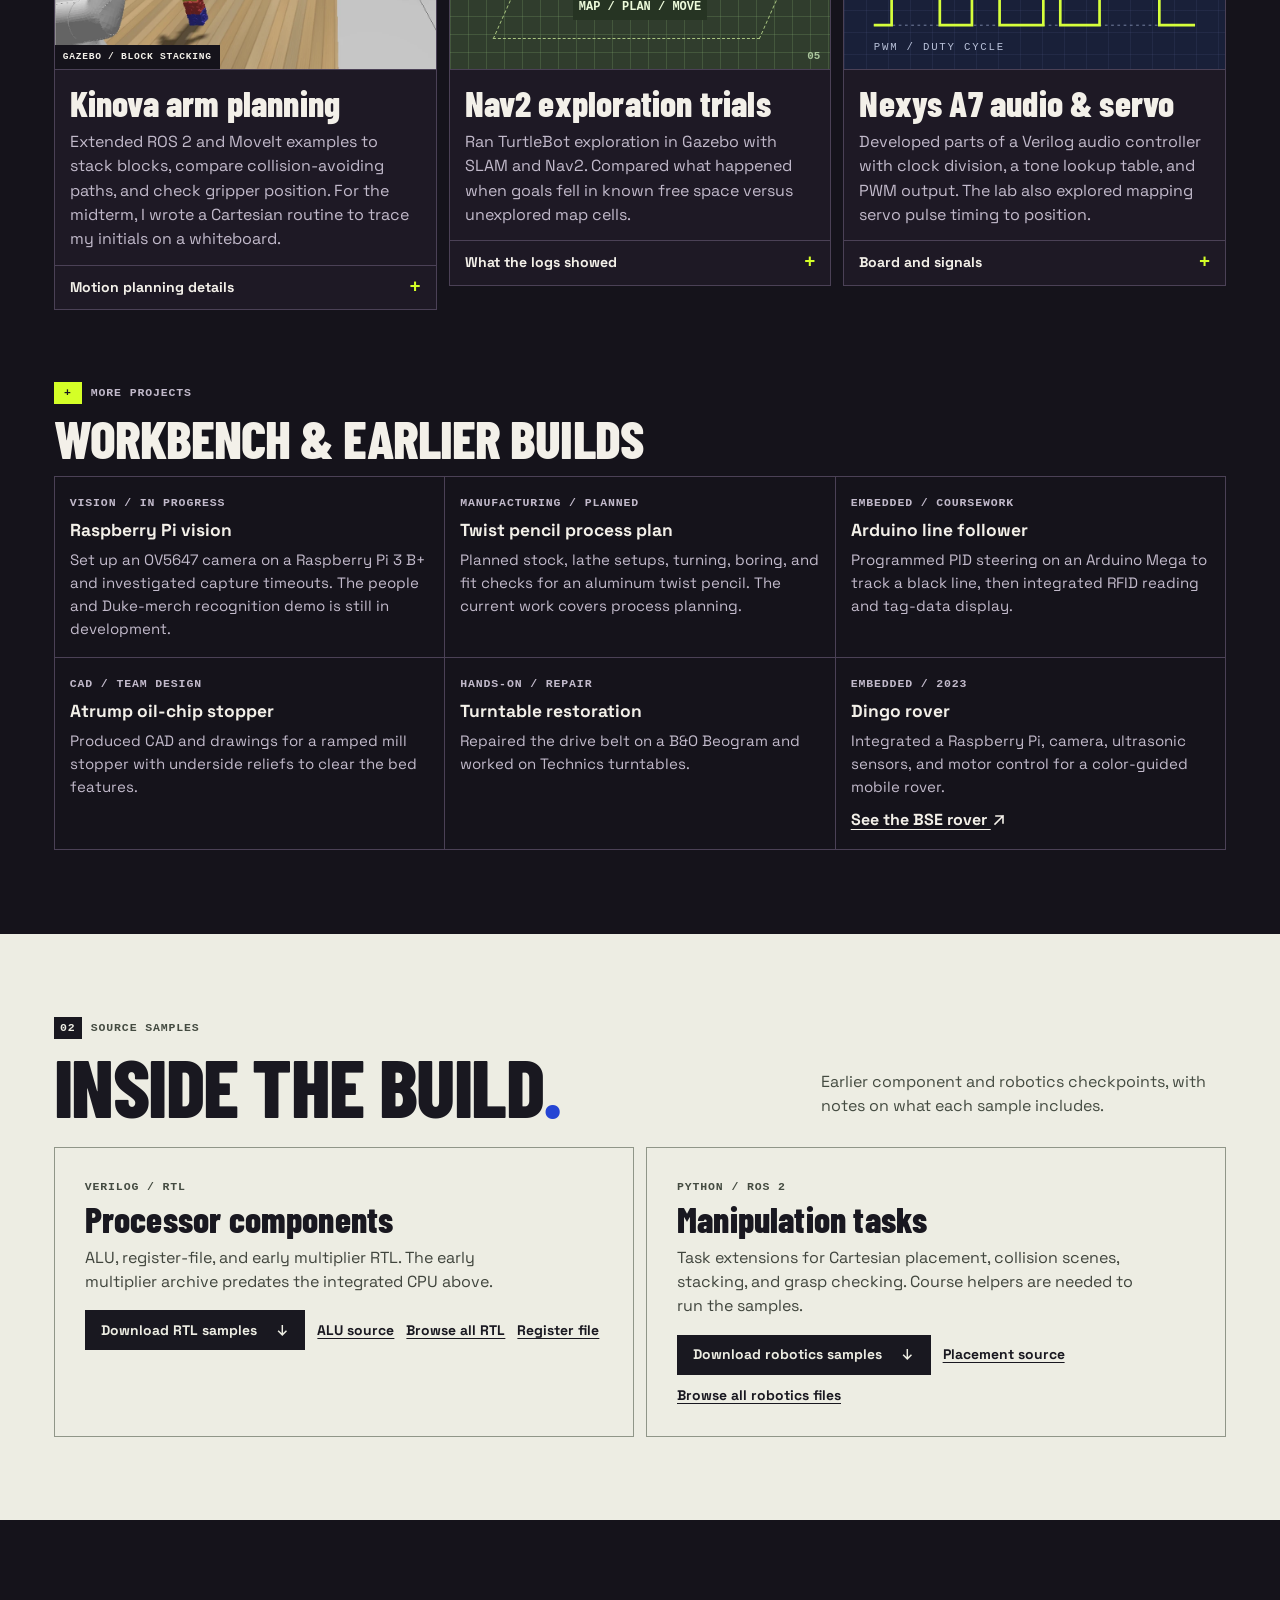
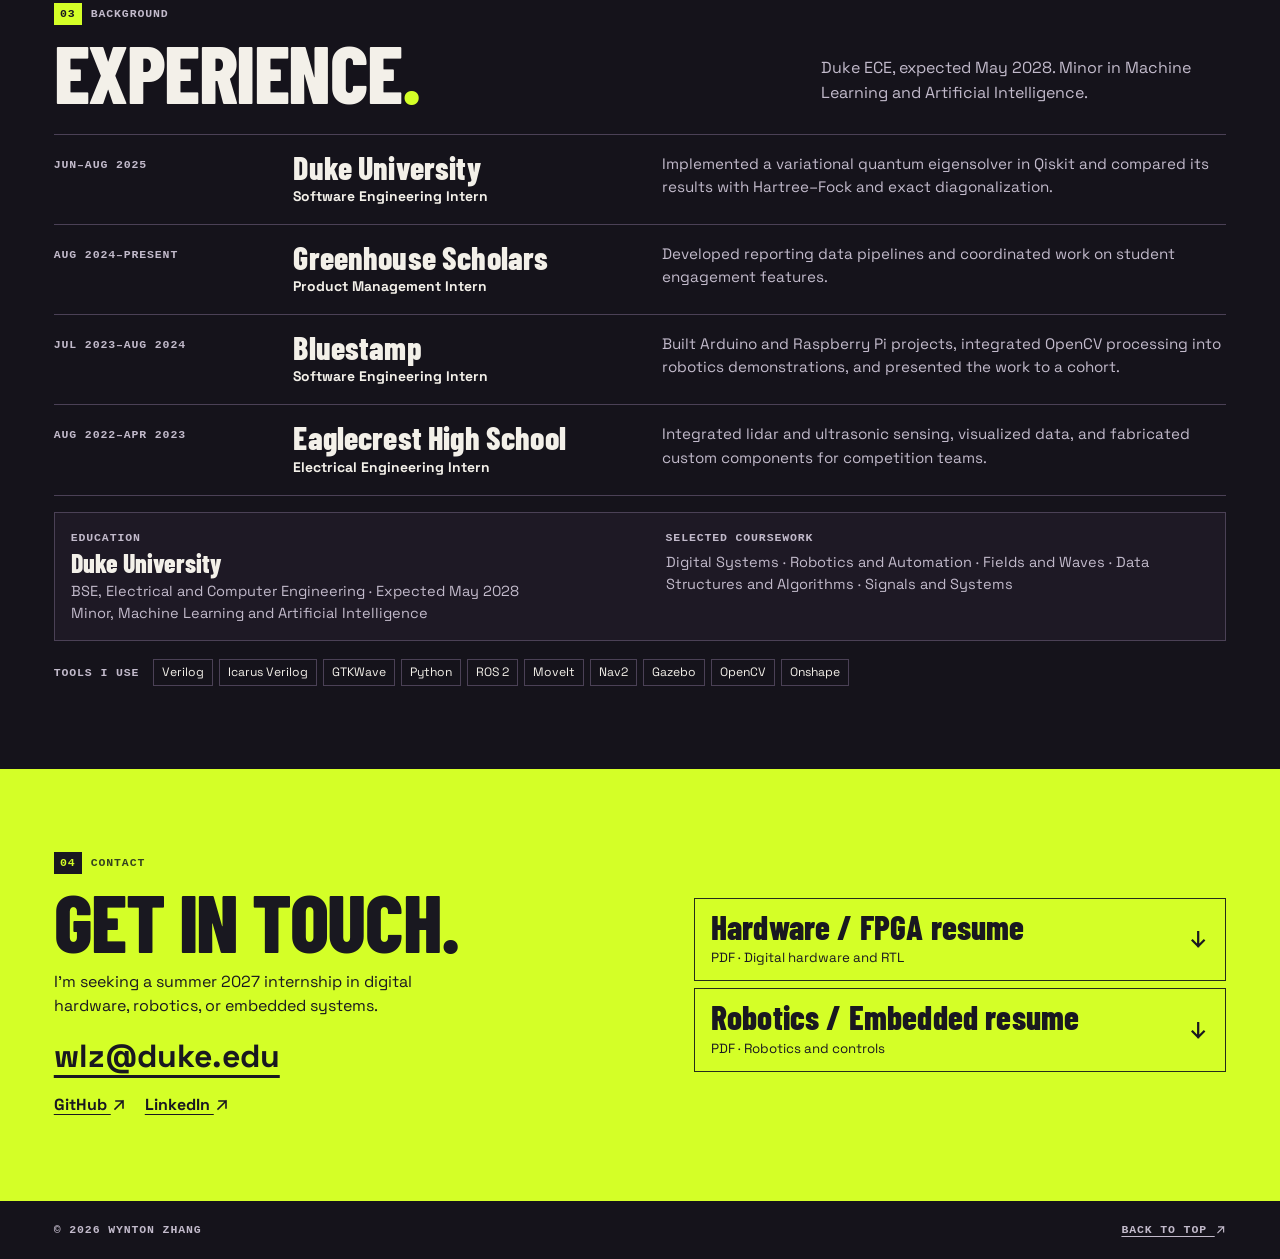
==== commit 18ff94f3: "Add files via upload" ====
--- a/index.html
+++ b/index.html
@@ -1,83 +1,285 @@
 <!doctype html>
 <html lang="en">
 <head>
-<meta charset="utf-8"><meta name="viewport" content="width=device-width, initial-scale=1">
-<title>Wynton Zhang</title>
-<meta name="description" content="Wynton Zhang is a Duke Electrical and Computer Engineering student working on digital hardware, robotic manipulation, and embedded systems. Seeking summer 2027 internships.">
-<meta name="theme-color" content="#111111">
-<link rel="icon" type="image/svg+xml" href="data:image/svg+xml,%3Csvg xmlns='http://www.w3.org/2000/svg' viewBox='0 0 32 32'%3E%3Crect width='32' height='32' rx='6' fill='%23111111'/%3E%3Ctext x='16' y='22' text-anchor='middle' font-family='Arial' font-weight='bold' font-size='18' fill='%23ef2838'%3EW%3C/text%3E%3C/svg%3E">
-<style>
-:root{--navy:#111111;--ink:#191919;--paper:#ffffff;--muted:#5e5e5e;--line:#dedede;--lime:#d91f30;--blue:#b91c2b;--mono:ui-monospace,SFMono-Regular,Consolas,monospace;--sans:Inter,Arial,Helvetica,sans-serif}
-*{box-sizing:border-box}html{scroll-behavior:smooth;scroll-padding-top:5rem}body{margin:0;background:var(--paper);color:var(--ink);font:1rem/1.65 var(--sans)}a{color:inherit;text-underline-offset:4px}button,a,summary{-webkit-tap-highlight-color:transparent}a:focus-visible,summary:focus-visible{outline:3px solid var(--blue);outline-offset:5px}.skip{position:absolute;left:1rem;top:-5rem;background:var(--lime);color:var(--navy);padding:.7rem;z-index:10}.skip:focus{top:1rem}header{background:var(--navy);color:white;border-bottom:1px solid #ffffff26}.nav{max-width:1240px;margin:auto;padding:1.2rem 3rem;display:flex;align-items:center;justify-content:space-between;gap:1rem}.wordmark{font-size:1.1rem;font-weight:800;text-decoration:none;letter-spacing:-.03em}.wordmark span{color:var(--lime)}nav{display:flex;gap:1.5rem;flex-wrap:wrap}nav a{font-size:.9rem;text-decoration:none;color:#e0e0e0}nav a:hover{color:var(--lime)}.wrap{max-width:1240px;margin:auto;padding:0 3rem}.hero{background:var(--navy);color:#fff;padding:4.7rem 0 4rem}.hero-grid{display:grid;grid-template-columns:1.2fr 1fr;gap:4rem;align-items:center}.eyebrow{font-family:var(--mono);font-size:.85rem;letter-spacing:.08em;text-transform:uppercase;color:var(--muted)}.hero .eyebrow{color:#ffffff}h1{font-size:clamp(2.7rem,5.3vw,4.9rem);line-height:1.06;letter-spacing:-.055em;margin:1rem 0 1.6rem;max-width:11ch}h1 span{color:var(--lime)}.hero p{color:#cccccc;max-width:43ch;font-size:1.12rem}.actions{display:flex;gap:.8rem;flex-wrap:wrap;margin-top:1.7rem}.btn{display:inline-flex;align-items:center;justify-content:center;padding:.75rem 1.15rem;border:1px solid currentColor;border-radius:3px;font-size:.95rem;font-weight:700;text-decoration:none;transition:background .2s,color .2s}.btn-primary{background:var(--lime);color:#ffffff;border-color:var(--lime)}.btn-primary:hover{background:#c81e2c;border-color:#c81e2c;color:white}.btn-light{color:#fff}.btn-light:hover{background:#ffffff15}.hero-note{font-family:var(--mono);font-size:.8rem!important;margin-top:1.4rem}.hero-art{margin:0;border:1px solid #ffffff35;background:#202020;position:relative}.hero-art img{display:block;width:100%;height:305px;object-fit:cover;object-position:24% 64%}.hero-art figcaption{padding:.9rem 1rem;color:#dddddd;font-family:var(--mono);font-size:.8rem;border-top:1px solid #ffffff35}.artifact-tag{position:absolute;top:.8rem;left:.8rem;background:var(--lime);color:#fff;padding:.2rem .55rem;font: .75rem var(--mono)}.index-strip{display:flex;gap:1.5rem;border-bottom:1px solid var(--line);padding:1.1rem 0;flex-wrap:wrap}.index-strip span{font-family:var(--mono);font-size:.8rem;color:var(--muted)}.index-strip strong{color:var(--ink)}section{padding:4rem 0}section+section{border-top:1px solid var(--line)}.section-head{display:flex;justify-content:space-between;align-items:end;gap:2rem;margin-bottom:2rem}.section-head p{max-width:43ch;color:var(--muted);margin:0}.section-label{font: .85rem var(--mono);color:var(--blue);margin-bottom:.65rem}h2{font-size:2.25rem;line-height:1.15;letter-spacing:-.045em;margin:0}h3{font-size:1.6rem;line-height:1.25;letter-spacing:-.035em;margin:.4rem 0 .85rem}.project{display:grid;grid-template-columns:.9fr 1.1fr;background:white;border:1px solid var(--line);margin-bottom:1.4rem}.project-visual{background:#f1f1f1;padding:2rem;display:flex;align-items:center;justify-content:center;min-width:0}.project-body{padding:2rem}.project-body p{margin:.75rem 0;color:var(--muted)}.status{display:inline-block;font: .75rem var(--mono);padding:.25rem .45rem;color:var(--blue);background:#fcecef}.tags{display:flex;gap:.45rem;flex-wrap:wrap;margin:1rem 0}.tags span{font: .8rem var(--mono);background:#f2f2f2;color:#555555;padding:.25rem .5rem}.project ul{padding-left:1.2rem;margin:1rem 0;color:var(--ink)}.project li{margin:.4rem 0}.diagram{width:100%;font-family:var(--mono)}.diagram text{font-size:13px;fill:#191919}.diagram .small{font-size:11px;fill:#5e5e5e}.diagram rect{fill:white;stroke:#858585;stroke-width:1.2}.diagram .core{fill:#111111;stroke:#111111}.diagram .coretext{fill:white}.diagram path{stroke:#858585;stroke-width:1.5;fill:none}.visual-caption{font:.8rem var(--mono);color:var(--muted);margin-top:1rem}.project figure{margin:0;width:100%}.project img{width:100%;display:block;border:1px solid #c8c8c8}.project-visual.photo{padding:1.3rem}.photo img{height:290px;object-fit:cover;object-position:75% 45%}details{border-top:1px solid var(--line);padding-top:.8rem;margin-top:1.2rem}summary{cursor:pointer;font-size:.9rem;font-weight:700;color:var(--blue);padding:.2rem 0}details p{font-size:.94rem}.support-grid{display:grid;grid-template-columns:repeat(3,1fr);gap:1rem}.support{border-top:3px solid var(--ink);padding:1.2rem 0}.support h3{font-size:1.25rem}.support p{color:var(--muted);margin:.5rem 0}.support .eyebrow{font-size:.75rem}.experience-grid{display:grid;grid-template-columns:1fr 1fr;gap:1.4rem 2rem}.experience{border-bottom:1px solid var(--line);padding-bottom:1.4rem}.experience h3{font-size:1.2rem;margin:.35rem 0}.experience .role{font-weight:700}.experience p{color:var(--muted);margin:.5rem 0}.date{font:.8rem var(--mono);color:var(--muted)}.about-grid{display:grid;grid-template-columns:.85fr 1.15fr;gap:4rem}.about-grid p{color:var(--muted)}.skill-group{padding:.7rem 0;border-bottom:1px solid var(--line)}.skill-group strong{display:block;font-size:.9rem}.skill-group p{margin:.25rem 0}.course{font-size:.94rem}.contact{background:var(--navy);color:white}.contact .section-label{color:#ffffff}.contact p{color:#cccccc}.contact-grid{display:grid;grid-template-columns:1fr 1fr;gap:3rem}.resume-list{display:grid;gap:.75rem;margin-top:1.5rem}.resume-list a{display:block;padding:.8rem 1rem;border:1px solid #ffffff45;text-decoration:none}.resume-list a:hover{border-color:var(--lime);color:var(--lime)}.resume-list small{display:block;color:#cccccc;font-size:.85rem}.social{display:flex;gap:1.4rem;margin-top:1.8rem}.email{font-size:clamp(1.4rem,3vw,2.3rem);font-weight:700;letter-spacing:-.03em}.footer{background:var(--navy);color:#cccccc;border-top:1px solid #ffffff26;padding:1.3rem 0;font:.8rem var(--mono)}.footer .wrap{display:flex;justify-content:space-between;gap:1rem;flex-wrap:wrap}
-@media(max-width:900px){.wrap,.nav{padding-left:1.5rem;padding-right:1.5rem}.hero-grid{gap:2rem}.hero-art img{height:270px}.project{grid-template-columns:1fr 1fr}.project-body,.project-visual{padding:1.4rem}.support-grid{grid-template-columns:1fr 1fr}.about-grid{gap:2rem}}
-@media(max-width:650px){.nav{align-items:start;flex-direction:column}nav{gap:1rem}.hero{padding:2.5rem 0}.hero-grid,.project,.about-grid,.contact-grid,.experience-grid{grid-template-columns:1fr}.hero-grid{gap:2rem}h1{max-width:12ch;font-size:3.1rem}.hero-art img{height:280px}.section-head{align-items:start;flex-direction:column;gap:1rem}section{padding:2.8rem 0}.support-grid{grid-template-columns:1fr}.project-visual{min-height:250px}.photo img{height:240px}.about-grid,.contact-grid{gap:2rem}.index-strip{gap:.7rem 1.3rem}.project-body{padding:1.5rem}}
-@media(prefers-reduced-motion:reduce){html{scroll-behavior:auto}*{transition:none!important}}
-
-/* Subtle interaction and entrance motion */
-html{scroll-behavior:smooth;scroll-padding-top:100px}
-nav a{position:relative;display:inline-block;transition:transform .22s cubic-bezier(.2,.8,.2,1),color .22s ease}
-nav a::after{content:"";position:absolute;left:0;right:0;bottom:-7px;height:2px;background:#ef2838;transform:scaleX(0);transform-origin:left;transition:transform .22s ease}
-nav a:focus-visible{transform:translateY(4px);outline:2px solid #ef2838;outline-offset:9px}
-nav a:focus-visible::after,nav a[aria-current="page"]::after{transform:scaleX(1)}
-.btn,.resume-list a{transition:transform .22s ease,box-shadow .22s ease,background-color .22s ease,color .22s ease}
-.project,.experience,.support{transition:transform .28s ease,box-shadow .28s ease}
-.project{overflow:hidden}
-.project-visual img,.hero-art img{transition:transform .6s cubic-bezier(.2,.8,.2,1)}
-.btn:active{transform:translateY(1px) scale(.98)}
-:where(a,summary):focus-visible{outline:2px solid #ef2838;outline-offset:5px}
-@media(hover:hover) and (pointer:fine){
- nav a:hover{transform:translateY(4px);color:#ef2838}
- nav a:hover::after{transform:scaleX(1)}
- .btn:hover,.resume-list a:hover{transform:translateY(-3px);box-shadow:0 8px 18px rgba(0,0,0,.12)}
- .project:hover,.experience:hover,.support:hover{transform:translateY(-4px);box-shadow:0 12px 28px rgba(0,0,0,.09)}
- .project:hover .project-visual img,.hero-art:hover img{transform:scale(1.025)}
-}
-.motion-pending{opacity:0;transform:translateY(18px)}
-.motion-reveal{transition:opacity .65s ease,transform .65s cubic-bezier(.2,.8,.2,1)}
-.motion-reveal.motion-shown{opacity:1;transform:translateY(0)}
-@keyframes portfolio-enter{from{opacity:0;transform:translateY(14px)}to{opacity:1;transform:translateY(0)}}
-@media(prefers-reduced-motion:no-preference){.hero h1,.rover-intro h1{animation:portfolio-enter .65s ease both}.hero-art{animation:portfolio-enter .8s .1s ease both}}
-@media(prefers-reduced-motion:reduce){html{scroll-behavior:auto}*,*::before,*::after{animation:none!important;transition:none!important}.motion-pending{opacity:1;transform:none}nav a:hover,nav a:focus-visible,.btn:hover,.btn:active,.resume-list a:hover,.project:hover,.experience:hover,.support:hover,.project:hover .project-visual img,.hero-art:hover img{transform:none}}
-</style>
+  <meta charset="utf-8">
+  <meta name="viewport" content="width=device-width, initial-scale=1">
+  <meta name="description" content="Wynton Zhang, Duke ECE. Selected work in Verilog processor design, robotics, and embedded systems.">
+  <meta name="theme-color" content="#121417">
+  <title>Wynton Zhang — Engineering Portfolio</title>
+  <link rel="icon" href="assets/mark.svg" type="image/svg+xml">
+  <link rel="preload" href="assets/fonts/barlow-condensed-800.woff2" as="font" type="font/woff2" crossorigin>
+  <link rel="stylesheet" href="signal.css">
+  <script src="signal.js" defer></script>
 </head>
 <body>
-<a class="skip" href="#main">Skip to content</a>
-<header><div class="nav"><a class="wordmark" href="#">Wynton Zhang<span>.</span></a><nav aria-label="Main navigation"><a href="#projects">Projects</a><a href="#code">Code</a><a href="#experience">Experience</a><a href="#about">About</a><a href="#contact">Resume & contact</a><a href="bse-rover.html">BSE Rover</a></nav></div></header>
-<main id="main">
-<div class="hero"><div class="wrap hero-grid"><div><div class="eyebrow">Duke ECE · Class of 2028</div><h1>Hardware.<br>Software.<br><span>In motion.</span></h1><p>I’m Wynton, an electrical and computer engineering student building digital systems and programming robots—from Verilog datapaths to sensor-driven motion.</p><div class="actions"><a class="btn btn-primary" href="#projects">Explore my work</a><a class="btn btn-light" href="#contact">Download resumes</a></div><p class="hero-note">Seeking summer 2027 internships<br>Digital hardware / FPGA · Robotics · Embedded systems</p></div><figure class="hero-art"><span class="artifact-tag">ROS 2 / GAZEBO</span><img src="assets/block-stacking.png" alt="Kinova Gen3 Lite arm in Gazebo beside blue, red, and yellow blocks arranged in a three-block tower."><figcaption>Robot-arm manipulation · Kinova Gen3 Lite simulation</figcaption></figure></div></div>
-<div class="wrap"><div class="index-strip"><span><strong>01</strong> Digital systems</span><span><strong>02</strong> Robotic manipulation</span><span><strong>03</strong> Embedded control</span><span><strong>04</strong> Mechanical design</span></div>
-<section id="projects"><div class="section-head"><div><div class="section-label">01 / SELECTED WORK</div><h2>From logic to motion.</h2></div><p>Course projects and hands-on work in hardware design, robotic control, and system integration.</p></div>
-<article class="project"><div class="project-visual"><figure><svg class="diagram" viewBox="0 0 390 290" role="img" aria-labelledby="datapath-title"><title id="datapath-title">Processor-component overview: operand inputs feed ALU arithmetic, logic, and shift units; output selection produces the result. A dual-read register file supplies operands.</title><text x="195" y="22" text-anchor="middle" class="small">32-BIT PROCESSOR COMPONENTS</text><rect x="85" y="40" width="220" height="48" rx="3"/><text x="195" y="60" text-anchor="middle">Register file · 32 × 32</text><text x="195" y="77" text-anchor="middle" class="small">2 read ports / 1 write port</text><path d="M155 88 V113 H65 V135 M195 88 V135 M235 88 V113 H325 V135"/><rect x="10" y="135" width="110" height="60" rx="3"/><text x="65" y="160" text-anchor="middle">ADD / SUB</text><text x="65" y="179" text-anchor="middle" class="small">2-level CLA</text><rect x="140" y="135" width="110" height="60" rx="3"/><text x="195" y="160" text-anchor="middle">AND / OR</text><text x="195" y="179" text-anchor="middle" class="small">Bitwise logic</text><rect x="270" y="135" width="110" height="60" rx="3"/><text x="325" y="160" text-anchor="middle">SLL / SRA</text><text x="325" y="179" text-anchor="middle" class="small">5-stage shifts</text><path d="M65 195 V215 H195 M325 195 V215 H195 M195 195 V238"/><rect class="core" x="115" y="238" width="160" height="40" rx="3"/><text class="coretext" x="195" y="263" text-anchor="middle">Result selection</text></svg><figcaption class="visual-caption">Component overview · CPU integration in progress</figcaption></figure></div><div class="project-body"><span class="status">ONGOING PROCESSOR BUILD</span><h3>32-bit digital systems</h3><p>Structural Verilog components built toward a complete processor in Duke’s Digital Systems course.</p><div class="tags"><span>Verilog</span><span>Icarus Verilog</span><span>GTKWave</span></div><ul><li>ALU with two-level carry-lookahead arithmetic, bitwise logic, and five-stage barrel shifters.</li><li>Dual-read register file with one write port and a hardwired zero register.</li><li>Early shift-and-add multiplier checkpoint with accumulation and result-ready control.</li></ul><details><summary>Design choices and verification</summary><p>The ALU shares an adder between addition and two’s-complement subtraction. Four 8-bit carry-lookahead blocks form the arithmetic unit; separate stages implement logical-left and arithmetic-right shifts.</p><p>The register-file archive includes a saved 34,096-case simulation log reporting zero errors. Its expected and actual outputs match under the supplied testbench’s comparison rules. This is simulation evidence, rather than an FPGA timing or board result.</p><p>The archived multiplier is an early checkpoint: division is not yet implemented in that version, and signed exception handling remains unfinished.</p></details></div></article>
-<article class="project"><div class="project-visual photo"><figure><img src="assets/arm-detour.png" alt="RViz view showing separate red and blue end-effector paths and a green collision box for an obstacle-planning comparison."><figcaption class="visual-caption">Baseline and obstacle-avoiding trails in RViz</figcaption></figure></div><div class="project-body"><span class="status">SIMULATION PROJECT</span><h3>Robot-arm manipulation</h3><p>Motion planning, Cartesian placement, and block stacking with a simulated Kinova Gen3 Lite arm.</p><div class="tags"><span>Python</span><span>ROS 2</span><span>MoveIt</span><span>Gazebo / RViz</span></div><ul><li>Extended course scaffolds with placement and multi-block stacking routines.</li><li>Changed collision scenes to compare blocked, unobstructed, and detour motions.</li><li>Added gripper-position checks and a retreat-and-stop policy for a rejected grasp.</li></ul><details><summary>My implementation and recorded results</summary><p>Placement computes release height from the stack layer, descends using Cartesian motion, releases and detaches the block, then retreats. A loop places two blocks onto a third to build a tower.</p><p>The detour experiment samples an interior point of a baseline trajectory and uses forward kinematics to position a collision box. Saved logs show both baseline and detour motions succeeding; the two trails are recorded in different colors.</p><p>I extended provided arm and simulation helpers rather than implementing MoveIt itself. The grasp check is implemented in code; repeated recovery-performance measurements are a next step.</p></details></div></article>
-<div class="support-grid"><article class="support"><div class="eyebrow">EMBEDDED / COURSEWORK</div><h3>Sensor-based mobile robot</h3><p>Programmed an Arduino Mega robot with sensor-based PID control to follow a straight black line. Integrated RFID reading and data display.</p><div class="tags"><span>Arduino Mega</span><span>PID</span><span>RFID</span></div></article><article class="support"><div class="eyebrow">CAD / DESIGN IN PROGRESS</div><h3>Atrump oil-chip stopper</h3><p>Created CAD and technical-drawing documentation for a removable mill part, with a ramped profile and underside reliefs to clear raised bed features.</p><p>My responsibility: CAD and technical drawing. Fabrication and fit verification are part of the ongoing team project.</p><div class="tags"><span>Onshape</span><span>Technical drawings</span></div></article><article class="support"><div class="eyebrow">INDEPENDENT / HANDS-ON</div><h3>Turntable restoration</h3><p>Repaired the drive belt on a B&O Beogram and worked on additional Technics turntables. An interest in physical media became a way to learn how mechanical systems work through hands-on repair.</p><div class="tags"><span>Mechanical repair</span><span>Audio</span></div></article></div>
-</section>
-<section id="code"><div class="section-head"><div><div class="section-label">02 / SOURCE CODE</div><h2>Inside the implementation.</h2></div><p>Selected source for a closer look at the hardware and robotics work.</p></div><div class="experience-grid"><article class="experience"><div class="date">VERILOG / RTL</div><h3>Digital hardware samples</h3><p>ALU, register-file, and early multiplier RTL. Includes a README describing dependencies and current limitations.</p><div class="actions"><a href="code/digital-hardware/">Browse RTL files</a><a class="btn" href="assets/code/digital-hardware-samples.zip" download>Download RTL samples</a><a href="assets/code/alu.txt" target="_blank" rel="noopener">Read ALU source</a><a href="assets/code/regfile.txt" target="_blank" rel="noopener">Read register-file source</a></div></article><article class="experience"><div class="date">PYTHON / ROS 2</div><h3>Manipulation task samples</h3><p>Selected task-method extensions for Cartesian movement, collision scenes, stacking, and grasp checking. The original class context and supplied helpers are required to run them.</p><div class="actions"><a href="code/robotics/">Browse robotics files</a><a class="btn" href="assets/code/robotics-task-samples.zip" download>Download robotics samples</a><a href="assets/code/robotics-placement.txt" target="_blank" rel="noopener">Read placement and stacking code</a></div></article></div><p class="course">These packages contain source samples for inspection, rather than complete standalone projects. Course scaffolds, supplied testbenches, and instructor helper files are excluded.</p><p><a href="https://github.com/Zeinork" target="_blank" rel="noopener noreferrer">More work on GitHub</a></p></section>
-<section id="experience"><div class="section-head"><div><div class="section-label">03 / EXPERIENCE</div><h2>Building with others.</h2></div></div><div class="experience-grid"><article class="experience"><div class="date">JUN–AUG 2025 · DURHAM, NC</div><h3>Duke</h3><div class="role">Software Engineering Intern</div><p>Implemented a Variational Quantum Eigensolver in Qiskit, benchmarked against Hartree–Fock and exact diagonalization, and presented hybrid quantum–classical workflows.</p></article><article class="experience"><div class="date">JUL 2023–AUG 2024 · AURORA, CO</div><h3>Bluestamp</h3><div class="role">Software Engineering Intern</div><p>Developed Arduino and Raspberry Pi projects and an OpenCV computer-vision pipeline for robotics demonstrations; presented designs to an engineering cohort.</p></article><article class="experience"><div class="date">AUG 2024–PRESENT · BOULDER, CO</div><h3>Greenhouse Scholars</h3><div class="role">Product Management Intern</div><p>Developed data pipelines for scholar reporting and coordinated cross-functional teams on student-engagement product features.</p></article><article class="experience"><div class="date">AUG 2022–APR 2023 · ARAPAHOE COUNTY, CO</div><h3>Eaglecrest High School</h3><div class="role">Electrical Engineering Intern</div><p>Integrated LIDAR and ultrasonic sensors, created Matplotlib visualizations, and fabricated custom components for competition teams.</p></article></div></section>
-<section id="about"><div class="about-grid"><div><div class="section-label">04 / BACKGROUND</div><h2>Electrical & computer engineering.</h2><p>I’m a junior at Duke University, pursuing a Bachelor of Science in Engineering in Electrical and Computer Engineering with a minor in Machine Learning and Artificial Intelligence. Expected graduation: May 2028.</p><p>I’m interested in the boundary between computation and hardware: designing datapaths, connecting sensors to control, and making robotic systems perform a task.</p></div><div><div class="skill-group"><strong>Languages & development</strong><p>Verilog · Python · Java · Bash · Git · Linux · Docker</p></div><div class="skill-group"><strong>Robotics & embedded systems</strong><p>ROS 2 · MoveIt · Gazebo · RViz · Arduino · Raspberry Pi · PID control</p></div><div class="skill-group"><strong>Libraries & design tools</strong><p>OpenCV · NumPy · Pandas · Matplotlib · Qiskit · Onshape · Fusion</p></div><div class="skill-group course"><strong>Coursework completed</strong><p>Computer Architecture · Data Structures and Algorithms · Computer Network Architecture · Signals and Systems · Microelectronic Devices and Circuits</p></div><div class="skill-group course"><strong>Fall 2026 coursework in progress</strong><p>Digital Systems · Robotics and Automation · Elements of Machine Learning · Fields and Waves · Machining and Manufacturing</p></div></div></div></section>
-</div>
-<section class="contact" id="contact"><div class="wrap contact-grid"><div><div class="section-label">05 / CONTACT</div><h2>Let’s build something.</h2><p>Seeking summer 2027 internships in digital hardware/FPGA, robotics, and embedded systems.</p><a class="email" href="mailto:wlz@duke.edu">wlz@duke.edu</a><div class="social"><a href="https://github.com/Zeinork" target="_blank" rel="noopener noreferrer">GitHub</a><a href="https://www.linkedin.com/in/wynton-zhang" target="_blank" rel="noopener noreferrer">LinkedIn</a></div></div><div><h3>Resume downloads</h3><p>Choose the version closest to your team’s work.</p><div class="resume-list"><a href="assets/Wynton_Zhang_Hardware_FPGA_Resume.pdf" download>Hardware / FPGA resume<small>Verilog, digital systems, and processor components · PDF</small></a><a href="assets/Wynton_Zhang_Robotics_Embedded_Resume.pdf" download>Robotics / embedded resume<small>Arm manipulation, sensor-based control, and CAD · PDF</small></a></div></div></div></section>
-</main><footer class="footer"><div class="wrap"><span>Wynton Zhang · Duke University</span><span>Engineering portfolio · 2026</span></div></footer>
-<script>
-(() => {
-  const preference = window.matchMedia('(prefers-reduced-motion: reduce)');
-  if (preference.matches || !('IntersectionObserver' in window)) return;
-  const targets = Array.from(document.querySelectorAll('main section')).filter(el => el.getBoundingClientRect().top > window.innerHeight);
-  const show = el => { el.classList.add('motion-shown'); el.classList.remove('motion-pending'); };
-  const observer = new IntersectionObserver(entries => {
-    entries.forEach(entry => { if (entry.isIntersecting) { show(entry.target); observer.unobserve(entry.target); } });
-  }, {threshold: 0, rootMargin: '0px 0px -24px 0px'});
-  targets.forEach(el => { el.classList.add('motion-reveal', 'motion-pending'); observer.observe(el); });
-  const revealHash = () => {
-    if (!location.hash) return;
-    let target;
-    try { target = document.getElementById(decodeURIComponent(location.hash.slice(1))); } catch { return; }
-    const section = target && (target.matches('section') ? target : target.closest('section'));
-    if (section) { show(section); observer.unobserve(section); }
-  };
-  window.addEventListener('hashchange', revealHash);
-  document.addEventListener('focusin', event => { const section = event.target.closest('section'); if (section) { show(section); observer.unobserve(section); } });
-  preference.addEventListener('change', event => { if(event.matches){targets.forEach(show);observer.disconnect();} });
-  revealHash();
-})();
-</script>
-</body></html>
+  <a class="skip" href="#main">Skip to content</a>
+  <header class="site-head">
+    <div class="wrap head-grid">
+      <a class="identity" href="index.html" aria-label="Wynton Zhang, home">
+        <img src="assets/mark.svg" width="36" height="36" alt="">
+        <span>Wynton Zhang<small>Engineering portfolio</small></span>
+      </a>
+      <nav class="nav" aria-label="Main navigation">
+        <a href="#projects"><span>01</span> Work</a>
+        <a href="#code"><span>02</span> Code</a>
+        <a href="#experience"><span>03</span> Experience</a>
+        <a href="bse-rover.html">BSE Rover</a>
+      </nav>
+      <a class="button head-action" href="#contact">Resume &amp; contact <span class="icon" aria-hidden="true"><svg viewBox="0 0 16 16" width="16" height="16" fill="none"><path d="M4 4l8 8M5 12h7V5" stroke="currentColor" stroke-width="1.6" stroke-linecap="square"/></svg></span></a>
+    </div>
+  </header>
+
+  <main id="main">
+    <section class="hero wrap" aria-labelledby="intro-title">
+      <div class="hero-copy">
+        <div class="hero-meta"><span class="chip">Duke ECE</span><span class="mono">Durham, NC / Class of 2028</span></div>
+        <h1 id="intro-title">WYNTON<br><span>ZHANG</span><i aria-hidden="true"></i></h1>
+        <p>I build digital hardware and program robots, from Verilog processor pipelines to real flight tests.</p>
+        <div class="actions">
+          <a class="button primary" href="#projects">Explore recent work <span class="icon" aria-hidden="true"><svg viewBox="0 0 16 16" width="16" height="16" fill="none"><path d="M4 4l8 8M5 12h7V5" stroke="currentColor" stroke-width="1.6" stroke-linecap="square"/></svg></span></a>
+          <a class="button outline" href="#contact">View resumes <span class="icon" aria-hidden="true"><svg viewBox="0 0 16 16" width="16" height="16" fill="none"><path d="M4 12 12 4M5 4h7v7" stroke="currentColor" stroke-width="1.6" stroke-linecap="square"/></svg></span></a>
+        </div>
+      </div>
+      <figure class="hero-image processor-panel">
+        <div class="figure-top mono"><span><i aria-hidden="true"></i> PROJECT 01 / ECE 350</span><span>VERILOG RTL</span></div>
+        <div class="processor-body">
+          <p class="mono processor-label">Pipeline architecture</p>
+          <h2>32-bit processor</h2>
+          <ol class="pipeline" aria-label="Processor stages, in order">
+            <li aria-label="Fetch"><b aria-hidden="true">IF</b><span aria-hidden="true">Fetch</span></li>
+            <li aria-label="Decode"><b aria-hidden="true">ID</b><span aria-hidden="true">Decode</span></li>
+            <li aria-label="Execute"><b aria-hidden="true">EX</b><span aria-hidden="true">Execute</span></li>
+            <li aria-label="Memory"><b aria-hidden="true">MEM</b><span aria-hidden="true">Memory</span></li>
+            <li aria-label="Writeback"><b aria-hidden="true">WB</b><span aria-hidden="true">Writeback</span></li>
+          </ol>
+          <p class="processor-note">Operand forwarding, load-use stalls, and branch flushing.</p>
+          <dl class="processor-stats">
+            <div><dt>Instructions</dt><dd>18</dd></div>
+            <div><dt>Local simulation suites passed</dt><dd>23/23</dd></div>
+          </dl>
+        </div>
+        <figcaption><a href="#cpu">Project notes <span class="icon" aria-hidden="true"><svg viewBox="0 0 16 16" width="16" height="16" fill="none"><path d="M4 12 12 4M5 4h7v7" stroke="currentColor" stroke-width="1.6" stroke-linecap="square"/></svg></span></a><span class="index-mark" aria-hidden="true"></span></figcaption>
+      </figure>
+      <div class="hero-bottom mono"><span><i aria-hidden="true"></i> Seeking summer 2027 internships</span><span>Digital hardware / Robotics / Embedded</span></div>
+    </section>
+
+    <nav class="field-band quick-index" aria-label="Featured projects">
+      <div class="wrap mono band-grid">
+        <strong>Signal archive <span aria-hidden="true">///</span></strong>
+        <a href="#cpu"><span>01</span> Pipelined CPU <span class="quick-corner" aria-hidden="true"></span></a>
+        <a href="#flight"><span>02</span> Flight controls <span class="quick-corner" aria-hidden="true"></span></a>
+        <a href="#sensing"><span>03</span> Robot sensing <span class="quick-corner" aria-hidden="true"></span></a>
+        <b class="index-mark" aria-hidden="true"></b>
+      </div>
+    </nav>
+
+    <section class="section wrap" id="projects" aria-labelledby="work-title">
+      <div class="section-head">
+        <div><p class="kicker"><span>01</span> PROJECT INDEX</p><h2 id="work-title">Recent work<span>.</span></h2></div>
+        <p>Processor design, flight control, and robot sensing. Each project includes the work I contributed and what I verified.</p>
+      </div>
+      <div class="filters" role="group" aria-label="Filter recent projects" hidden>
+        <button type="button" aria-pressed="true" data-filter="all">All projects</button>
+        <button type="button" aria-pressed="false" data-filter="hardware">Hardware</button>
+        <button type="button" aria-pressed="false" data-filter="robotics">Robotics</button>
+        <button type="button" aria-pressed="false" data-filter="embedded">Embedded</button>
+      </div>
+      <p class="sr-only" id="filter-status" aria-live="polite"></p>
+
+      <div class="project-grid">
+        <article class="project" id="cpu" data-category="hardware">
+          <div class="card-head mono"><span>01 / HARDWARE</span><span class="mode-tag">LOCAL SIM</span></div>
+          <div class="project-visual logic-visual">
+            <svg viewBox="0 0 420 140" role="img" aria-labelledby="pipe-title">
+              <title id="pipe-title">Five processor stages: fetch, decode, execute, memory, and writeback. Execute receives forwarded values from the later stages.</title>
+              <defs><pattern id="pipe-grid" width="20" height="20" patternUnits="userSpaceOnUse"><path d="M0 20V0H20" fill="none" stroke="#879cf6" stroke-opacity=".32"/></pattern></defs>
+              <path d="M0 0h420v140H0z" fill="url(#pipe-grid)"/>
+              <path d="M31 59H389" stroke="#f1f5ff" stroke-width="2"/>
+              <path d="M367 79v27H209V86m79-7v14H219v-7" fill="none" stroke="#d6ff3b" stroke-width="2"/>
+              <path d="m203 91 6-7 6 7m-2 0 6-7 6 7" stroke="#d6ff3b" fill="none" stroke-width="2"/>
+              <g stroke="#e7ecff" stroke-width="1.4" fill="#182b90"><rect x="27" y="41" width="50" height="37"/><rect x="106" y="41" width="50" height="37"/><rect x="263" y="41" width="50" height="37"/><rect x="342" y="41" width="50" height="37"/></g>
+              <rect x="184" y="41" width="50" height="37" fill="#d6ff3b" stroke="#14161a" stroke-width="1.4"/>
+              <g fill="#f6f8ff" font-family="monospace" font-size="15" font-weight="bold" text-anchor="middle">
+                <text x="52" y="65">IF</text><text x="131" y="65">ID</text><text x="209" y="65" fill="#16181b">EX</text><text x="288" y="65">MEM</text><text x="367" y="65">WB</text>
+              </g>
+              <text x="28" y="119" fill="#e6ecff" font-family="monospace" font-size="10" letter-spacing="1">PIPELINE / FORWARDING</text>
+            </svg>
+          </div>
+          <div class="project-body">
+            <h3>32-bit pipelined CPU</h3>
+            <p>Integrated a five-stage Verilog processor with an 18-instruction course ISA, signed Booth multiplication, and restoring division.</p>
+            <div class="stat"><strong>23/23</strong><span>local simulation suites passed</span></div>
+            <details class="notes">
+              <summary>Architecture &amp; verification</summary>
+              <div>
+                <p>Fetch, decode, execute, memory, and writeback connect the ALU, register file, instruction ROM, data RAM, and mult/div unit. I added operand forwarding, a one-cycle load-use interlock, a late store-data bypass, and branch/jump flushing.</p>
+                <p>A sequential reference model checked register writes, stores, final register and memory state, and expected stalls. The 23 local suites include directed hazards and random programs. FPGA timing and official course checks are unverified.</p>
+                <p>The RTL samples below are earlier component checkpoints. This case study describes the later integrated processor.</p>
+              </div>
+            </details>
+          </div>
+        </article>
+
+        <article class="project" id="flight" data-category="robotics embedded">
+          <div class="card-head mono"><span>02 / CONTROLS</span><span class="mode-tag">REAL FLIGHT</span></div>
+          <div class="project-visual flight-visual">
+            <svg viewBox="0 0 420 140" role="img" aria-labelledby="flight-title">
+              <title id="flight-title">Measured leg 2 flight time: baseline 2.102 seconds; tuned controller 1.202 seconds. Both bars share a zero origin.</title>
+              <path d="M124 19v103m100-103v103m100-103v103" stroke="#758044" stroke-opacity=".34"/>
+              <g font-family="monospace" font-size="12" font-weight="bold" fill="#22291c"><text x="22" y="53">BASELINE</text><text x="22" y="90">TUNED</text></g>
+              <path d="M124 36h210.2v25H124z" fill="#848d5c"/>
+              <path d="M124 73h120.2v25H124z" fill="#202713"/>
+              <g font-family="monospace" font-size="12" font-weight="bold" fill="#22291c"><text x="345" y="53">2.102 s</text><text x="255" y="90">1.202 s</text></g>
+              <text x="22" y="121" fill="#333b23" font-family="monospace" font-size="10" letter-spacing="1">REAL FLIGHT / LEG 02</text>
+            </svg>
+          </div>
+          <div class="project-body">
+            <h3>Crazyflie flight tuning</h3>
+            <p>Tuned horizontal PID gains in simulation, transferred them to a physical Crazyflie, and analyzed recorded waypoint flights against a baseline.</p>
+            <div class="stat"><strong>−0.900 s</strong><span>leg 2 time versus baseline</span></div>
+            <details class="notes">
+              <summary>Flight data &amp; tradeoffs</summary>
+              <div>
+                <p>I split telemetry by waypoint, compared rise time, overshoot, and tracking error, and used a short moving average to compare filtered and raw position.</p>
+                <p>Leg 2 took 1.202 s versus 2.102 s for the baseline. That is a single leg, not a course-wide speedup: the complete course took 19.599 s versus 19.300 s, within the lab’s stated baseline variation. Neither flight skipped a waypoint.</p>
+              </div>
+            </details>
+          </div>
+        </article>
+
+        <article class="project" id="sensing" data-category="robotics embedded">
+          <div class="card-head mono"><span>03 / PERCEPTION</span><span class="mode-tag">SIM TRIALS</span></div>
+          <div class="project-visual sensor-visual">
+            <svg viewBox="0 0 420 140" role="img" aria-labelledby="sensor-title">
+              <title id="sensor-title">Final simulated stopping lanes: depth for a low box, cliff sensing for a pit, lidar for a wall, and the camera for a red floor zone.</title>
+              <g font-family="monospace" font-size="11" font-weight="bold" text-anchor="middle">
+                <path d="M22 24h87v88H22zM118 24h87v88h-87zM214 24h87v88h-87zM310 24h87v88h-87z" fill="#29242e" stroke="#a390a7"/>
+                <path d="M37 67h56m40 0h57m39 0h57m39 0h57" stroke="#bba8c4" stroke-dasharray="3 4"/>
+                <path d="M54 59h22v16H54zM150 54l11 23 12-23m83 0v25m84-20h27v16h-27z" fill="none" stroke="#d6ff3b" stroke-width="2"/>
+                <path d="M341 64h25m-25 6h25" stroke="#ff8d93" stroke-width="2"/>
+                <g fill="#f0e6f5"><text x="65.5" y="44">A · BOX</text><text x="161.5" y="44">B · PIT</text><text x="257.5" y="44">C · WALL</text><text x="353.5" y="44">D · RED</text></g>
+                <g fill="#ded1e5"><text x="65.5" y="97">DEPTH</text><text x="161.5" y="97">CLIFF</text><text x="257.5" y="97">LIDAR</text><text x="353.5" y="97">CAMERA</text></g>
+              </g>
+            </svg>
+          </div>
+          <div class="project-body">
+            <h3>TurtleBot sensor testing</h3>
+            <p>Measured ROS 2 sensor rates and noise, corrected the lidar frame offset, and tuned stop thresholds for four obstacle scenarios in simulation.</p>
+            <div class="stat"><strong>8/8</strong><span>final simulated runs met lane targets</span></div>
+            <details class="notes">
+              <summary>Sensor choice &amp; validation</summary>
+              <div>
+                <p>A lidar-only run missed the low box. The final configuration used depth for the box, cliff detection for the pit, lidar for the wall, and a color threshold for the red floor zone.</p>
+                <p>I tested each lane at 0.20 and 0.30 m/s. Travel after the stop signal increased from 0.024–0.030 m to 0.052–0.063 m at the higher speed. The result applies to these simulated trials.</p>
+              </div>
+            </details>
+          </div>
+        </article>
+
+        <article class="project project-compact" id="arm" data-category="robotics">
+          <div class="card-head mono"><span>04 / MANIPULATION</span><span>FALL 2026</span></div>
+          <figure class="project-photo"><img src="assets/kinova-case.webp" width="930" height="633" loading="lazy" alt="Kinova Gen3 Lite simulation with a gripper above a three-block tower."><figcaption class="mono">GAZEBO / BLOCK STACKING</figcaption></figure>
+          <div class="project-body">
+            <h3>Kinova arm planning</h3>
+            <p>Extended ROS 2 and MoveIt examples to stack blocks, compare collision-avoiding paths, and check gripper position. For the midterm, I wrote a Cartesian routine to trace my initials on a whiteboard.</p>
+            <details class="notes">
+              <summary>Motion planning details</summary>
+              <div><p>The drawing routine models marker-tip offset, plans strokes and pen lifts, and rejects incomplete Cartesian paths. The stacking routine places blocks by layer and retreats when the grasp check fails.</p><p><a href="assets/arm-detour.png">View the RViz detour comparison <span class="icon" aria-hidden="true"><svg viewBox="0 0 16 16" width="16" height="16" fill="none"><path d="M4 12 12 4M5 4h7v7" stroke="currentColor" stroke-width="1.6" stroke-linecap="square"/></svg></span></a></p></div>
+            </details>
+          </div>
+        </article>
+
+        <article class="project project-compact" id="navigation" data-category="robotics">
+          <div class="card-head mono"><span>05 / NAVIGATION</span><span>NOV 2026</span></div>
+          <div class="project-visual nav-visual" aria-hidden="true"><span>MAP / PLAN / MOVE</span><i></i><b>05</b></div>
+          <div class="project-body">
+            <h3>Nav2 exploration trials</h3>
+            <p>Ran TurtleBot exploration in Gazebo with SLAM and Nav2. Compared what happened when goals fell in known free space versus unexplored map cells.</p>
+            <details class="notes">
+              <summary>What the logs showed</summary>
+              <div><p>One unchecked goal in an unknown cell timed out, while a later goal in free space succeeded. I used the logs to examine goal selection and navigation failure, using the course’s navigation stack.</p></div>
+            </details>
+          </div>
+        </article>
+
+        <article class="project project-compact" id="audio" data-category="hardware embedded">
+          <div class="card-head mono"><span>06 / FPGA I/O</span><span>FALL 2026</span></div>
+          <div class="project-visual audio-visual" aria-hidden="true">
+            <svg viewBox="0 0 420 140"><path d="M30 91H390M30 49H390" fill="none" stroke="#7f8bac" stroke-dasharray="3 4"/><path d="M30 91h20V49h54v42h36V49h31v42h49V49h19v42h44V49h67v42h40" fill="none" stroke="#d6ff3b" stroke-width="3"/><text x="30" y="119" fill="#b8c0d8" font-family="monospace" font-size="12" letter-spacing="2">PWM / DUTY CYCLE</text></svg>
+          </div>
+          <div class="project-body">
+            <h3>Nexys A7 audio &amp; servo</h3>
+            <p>Developed parts of a Verilog audio controller with clock division, a tone lookup table, and PWM output. The lab also explored mapping servo pulse timing to position.</p>
+            <details class="notes">
+              <summary>Board and signals</summary>
+              <div><p>The design starts from a 100 MHz board clock. Lab tasks included a 1 MHz clock division stage, selecting among 16 tones, and interpreting servo pulse width separately from audio duty cycle.</p></div>
+            </details>
+          </div>
+        </article>
+      </div>
+
+      <div class="archive">
+        <div class="archive-head"><p class="kicker"><span>+</span> MORE PROJECTS</p><h3>Workbench &amp; earlier builds</h3></div>
+        <div class="archive-grid">
+          <article><p class="mono label">VISION / IN PROGRESS</p><h4>Raspberry Pi vision</h4><p>Set up an OV5647 camera on a Raspberry Pi 3 B+ and investigated capture timeouts. The people and Duke-merch recognition demo is still in development.</p></article>
+          <article><p class="mono label">MANUFACTURING / PLANNED</p><h4>Twist pencil process plan</h4><p>Planned stock, lathe setups, turning, boring, and fit checks for an aluminum twist pencil. The current work covers process planning.</p></article>
+          <article><p class="mono label">EMBEDDED / COURSEWORK</p><h4>Arduino line follower</h4><p>Programmed PID steering on an Arduino Mega to track a black line, then integrated RFID reading and tag-data display.</p></article>
+          <article><p class="mono label">CAD / TEAM DESIGN</p><h4>Atrump oil-chip stopper</h4><p>Produced CAD and drawings for a ramped mill stopper with underside reliefs to clear the bed features.</p></article>
+          <article><p class="mono label">HANDS-ON / REPAIR</p><h4>Turntable restoration</h4><p>Repaired the drive belt on a B&amp;O Beogram and worked on Technics turntables.</p></article>
+          <article><p class="mono label">EMBEDDED / 2023</p><h4>Dingo rover</h4><p>Integrated a Raspberry Pi, camera, ultrasonic sensors, and motor control for a color-guided mobile rover.</p><a href="bse-rover.html">See the BSE rover <span class="icon" aria-hidden="true"><svg viewBox="0 0 16 16" width="16" height="16" fill="none"><path d="M4 12 12 4M5 4h7v7" stroke="currentColor" stroke-width="1.6" stroke-linecap="square"/></svg></span></a></article>
+        </div>
+      </div>
+    </section>
+
+    <section class="section light" id="code" aria-labelledby="code-title">
+      <div class="wrap">
+        <div class="section-head">
+          <div><p class="kicker"><span>02</span> SOURCE SAMPLES</p><h2 id="code-title">Inside the build<span>.</span></h2></div>
+          <p>Earlier component and robotics checkpoints, with notes on what each sample includes.</p>
+        </div>
+        <div class="split-grid">
+          <article class="file-panel">
+            <p class="mono label">VERILOG / RTL</p><h3>Processor components</h3>
+            <p>ALU, register-file, and early multiplier RTL. The early multiplier archive predates the integrated CPU above.</p>
+            <div class="actions"><a class="button dark" href="assets/code/digital-hardware-samples.zip" download>Download RTL samples <span class="icon" aria-hidden="true"><svg viewBox="0 0 16 16" width="16" height="16" fill="none"><path d="M8 3v10m-4-4 4 4 4-4" stroke="currentColor" stroke-width="1.6" stroke-linecap="square"/></svg></span></a><a class="text-link" href="assets/code/alu.txt">ALU source</a><a class="text-link" href="code/digital-hardware/">Browse all RTL</a><a class="text-link" href="assets/code/regfile.txt">Register file</a></div>
+          </article>
+          <article class="file-panel">
+            <p class="mono label">PYTHON / ROS 2</p><h3>Manipulation tasks</h3>
+            <p>Task extensions for Cartesian placement, collision scenes, stacking, and grasp checking. Course helpers are needed to run the samples.</p>
+            <div class="actions"><a class="button dark" href="assets/code/robotics-task-samples.zip" download>Download robotics samples <span class="icon" aria-hidden="true"><svg viewBox="0 0 16 16" width="16" height="16" fill="none"><path d="M8 3v10m-4-4 4 4 4-4" stroke="currentColor" stroke-width="1.6" stroke-linecap="square"/></svg></span></a><a class="text-link" href="assets/code/robotics-placement.txt">Placement source</a><a class="text-link" href="code/robotics/">Browse all robotics files</a></div>
+          </article>
+        </div>
+      </div>
+    </section>
+
+    <section class="section wrap" id="experience" aria-labelledby="experience-title">
+      <div class="section-head">
+        <div><p class="kicker"><span>03</span> BACKGROUND</p><h2 id="experience-title">Experience<span>.</span></h2></div>
+        <p>Duke ECE, expected May 2028. Minor in Machine Learning and Artificial Intelligence.</p>
+      </div>
+      <div class="experience-list">
+        <article><p class="mono label">JUN–AUG 2025</p><div><h3>Duke University</h3><p class="role">Software Engineering Intern</p></div><p>Implemented a variational quantum eigensolver in Qiskit and compared its results with Hartree–Fock and exact diagonalization.</p></article>
+        <article><p class="mono label">AUG 2024–PRESENT</p><div><h3>Greenhouse Scholars</h3><p class="role">Product Management Intern</p></div><p>Developed reporting data pipelines and coordinated work on student engagement features.</p></article>
+        <article><p class="mono label">JUL 2023–AUG 2024</p><div><h3>Bluestamp</h3><p class="role">Software Engineering Intern</p></div><p>Built Arduino and Raspberry Pi projects, integrated OpenCV processing into robotics demonstrations, and presented the work to a cohort.</p></article>
+        <article><p class="mono label">AUG 2022–APR 2023</p><div><h3>Eaglecrest High School</h3><p class="role">Electrical Engineering Intern</p></div><p>Integrated lidar and ultrasonic sensing, visualized data, and fabricated custom components for competition teams.</p></article>
+      </div>
+      <div class="education" id="about"><div><p class="mono label">EDUCATION</p><h3>Duke University</h3><p>BSE, Electrical and Computer Engineering · Expected May 2028<br>Minor, Machine Learning and Artificial Intelligence</p></div><div><p class="mono label">SELECTED COURSEWORK</p><p>Digital Systems · Robotics and Automation · Fields and Waves · Data Structures and Algorithms · Signals and Systems</p></div></div>
+      <div class="tool-strip"><p class="mono label">TOOLS I USE</p><span>Verilog</span><span>Icarus Verilog</span><span>GTKWave</span><span>Python</span><span>ROS 2</span><span>MoveIt</span><span>Nav2</span><span>Gazebo</span><span>OpenCV</span><span>Onshape</span></div>
+    </section>
+
+    <section class="section contact" id="contact" aria-labelledby="contact-title">
+      <div class="wrap contact-grid">
+        <div><p class="kicker"><span>04</span> CONTACT</p><h2 id="contact-title">Get in touch.</h2><p>I’m seeking a summer 2027 internship in digital hardware, robotics, or embedded systems.</p>
+          <a class="email" href="mailto:wlz@duke.edu">wlz@duke.edu</a>
+          <div class="actions"><a href="https://github.com/Zeinork">GitHub <span class="icon" aria-hidden="true"><svg viewBox="0 0 16 16" width="16" height="16" fill="none"><path d="M4 12 12 4M5 4h7v7" stroke="currentColor" stroke-width="1.6" stroke-linecap="square"/></svg></span></a><a href="https://www.linkedin.com/in/wynton-zhang">LinkedIn <span class="icon" aria-hidden="true"><svg viewBox="0 0 16 16" width="16" height="16" fill="none"><path d="M4 12 12 4M5 4h7v7" stroke="currentColor" stroke-width="1.6" stroke-linecap="square"/></svg></span></a></div>
+        </div>
+        <div class="resume-links">
+          <a href="assets/Wynton_Zhang_Hardware_FPGA_Resume.pdf" download><span><strong>Hardware / FPGA resume</strong><small>PDF · Digital hardware and RTL</small></span><b class="icon" aria-hidden="true"><svg viewBox="0 0 16 16" width="16" height="16" fill="none"><path d="M8 3v10m-4-4 4 4 4-4" stroke="currentColor" stroke-width="1.6" stroke-linecap="square"/></svg></b></a>
+          <a href="assets/Wynton_Zhang_Robotics_Embedded_Resume.pdf" download><span><strong>Robotics / Embedded resume</strong><small>PDF · Robotics and controls</small></span><b class="icon" aria-hidden="true"><svg viewBox="0 0 16 16" width="16" height="16" fill="none"><path d="M8 3v10m-4-4 4 4 4-4" stroke="currentColor" stroke-width="1.6" stroke-linecap="square"/></svg></b></a>
+        </div>
+      </div>
+    </section>
+  </main>
+  <footer class="foot"><div class="wrap mono"><span>© 2026 Wynton Zhang</span><a href="#main">Back to top <span class="icon" aria-hidden="true"><svg viewBox="0 0 16 16" width="16" height="16" fill="none"><path d="M4 12 12 4M5 4h7v7" stroke="currentColor" stroke-width="1.6" stroke-linecap="square"/></svg></span></a></div></footer>
+</body>
+</html>
--- a/signal.css
+++ b/signal.css
@@ -0,0 +1,310 @@
+@font-face{font-family:Barlow Condensed;src:url(assets/fonts/barlow-condensed-800.woff2) format("woff2");font-style:normal;font-weight:800;font-display:swap}
+@font-face{font-family:Space Grotesk;src:url(assets/fonts/space-grotesk.woff2) format("woff2");font-style:normal;font-weight:300 700;font-display:swap}
+:root{color-scheme:dark;--bg:#121417;--panel:#1b1e22;--line:#42474a;--ink:#f2f1e9;--muted:#b8bab5;--acid:#d6ff3b;--cobalt:#2448ed;--paper:#ecece1;--dark:#151815;--display:"Barlow Condensed","Arial Narrow",Impact,sans-serif;--body:"Space Grotesk",Arial,sans-serif;--mono:ui-monospace,"SFMono-Regular",Consolas,monospace;--wrap:1240px;--gutter:clamp(17px,4.2vw,66px)}
+*,*::before,*::after{box-sizing:border-box}
+html{scroll-behavior:smooth;scroll-padding-top:92px}
+body{margin:0;background:var(--bg);color:var(--ink);font:400 16px/1.52 var(--body)}
+img,svg{display:block;max-width:100%}
+img{height:auto}
+a{color:inherit;text-underline-offset:.24em}
+button{font:inherit}
+p,h1,h2,h3,h4,figure{margin:0}
+h1,h2,h3{font-family:var(--display);font-weight:800}
+ul,ol{padding-inline-start:1.3em}
+[hidden]{display:none!important}
+::selection{background:var(--acid);color:var(--dark)}
+:focus-visible{outline:2px solid var(--acid);outline-offset:4px}
+.light :focus-visible,.contact :focus-visible{outline-color:#1a2898}
+.sr-only,.skip:not(:focus){position:absolute;width:1px;height:1px;overflow:hidden;clip-path:inset(50%);white-space:nowrap}
+.skip:focus{position:fixed;z-index:50;top:10px;left:12px;padding:9px 15px;background:var(--acid);color:var(--dark)}
+.wrap{width:min(calc(100% - var(--gutter)*2),var(--wrap));margin-inline:auto}
+.mono,.kicker,.filters button{font-family:var(--mono);font-size:.72rem;font-weight:600;letter-spacing:.075em;text-transform:uppercase}
+.site-head{position:sticky;top:0;z-index:10;background:var(--bg);border-bottom:1px solid var(--line)}
+.head-grid{display:grid;grid-template-columns:1fr auto 1fr;min-height:69px;align-items:center;gap:clamp(12px,2.4vw,36px)}
+.identity{display:inline-flex;align-items:center;gap:12px;text-decoration:none;width:fit-content;font-weight:700;line-height:1.08;white-space:nowrap}
+.identity img{flex:none}
+.identity small{display:block;margin-top:5px;font-family:var(--mono);font-size:.6rem;letter-spacing:.075em;text-transform:uppercase;color:var(--muted)}
+.nav{display:flex;align-items:center;justify-content:center;gap:clamp(10px,2.2vw,30px)}
+.nav a{display:inline-flex;align-items:center;gap:6px;position:relative;white-space:nowrap;font-weight:600;font-size:.85rem;text-decoration:none;transition:transform .2s,color .2s;padding-block:5px}
+.nav a span{font-family:var(--mono);font-size:.62rem;color:var(--muted)}
+.nav a::after{content:"";position:absolute;left:0;right:0;bottom:0;height:2px;background:var(--acid);transform:scaleX(0);transform-origin:left;transition:transform .2s}
+.nav a:hover,.nav a:focus-visible{color:var(--acid);transform:translateY(3px)}
+.nav a:hover::after,.nav a:focus-visible::after,.nav a[aria-current="page"]::after{transform:scaleX(1)}
+.button{display:inline-flex;align-items:center;justify-content:space-between;gap:18px;text-decoration:none;min-height:46px;min-width:0;padding:10px 15px;border:1px solid var(--line);font-weight:700;font-size:.87rem;line-height:1.25;transition:transform .18s ease,background-color .18s,color .18s,border-color .18s}
+.button:hover{transform:translateY(-3px)}
+.button span{font-size:1.05em;flex:none}
+.button.head-action{justify-self:end;padding:9px 12px;min-height:38px;gap:12px;white-space:nowrap}
+.button.head-action:hover,.button.outline:hover{border-color:var(--acid);color:var(--acid)}
+.button.primary{background:var(--acid);border-color:var(--acid);color:var(--dark)}
+.button.primary:hover{background:#efff9c;border-color:#efff9c}
+.button.dark{background:var(--dark);color:var(--paper);border-color:var(--dark)}
+.button.dark:hover{background:#283bb4;border-color:#283bb4}
+.actions{display:flex;gap:10px 12px;align-items:center;flex-wrap:wrap}
+
+.hero{display:grid;grid-template-columns:minmax(0,1fr) minmax(0,1.06fr);padding-top:clamp(30px,5vw,68px);gap:0 clamp(22px,4vw,62px);align-items:center}
+.hero-copy{padding-block:10px 25px;min-width:0}
+.hero-meta{display:flex;align-items:center;gap:12px;flex-wrap:wrap;color:var(--muted)}
+.chip{padding:4px 8px;border:1px solid #797f72;color:var(--ink);font:600 .69rem/1.3 var(--mono);letter-spacing:.065em;text-transform:uppercase}
+.hero h1{font-size:clamp(5.4rem,10.8vw,10.9rem);letter-spacing:-.038em;line-height:.78;margin:clamp(24px,3.7vw,54px) 0 clamp(20px,3.1vw,45px);white-space:nowrap}
+.hero h1 span{color:var(--acid)}
+.hero h1 i{display:inline-block;background:var(--acid);width:.115em;height:.115em;margin-left:.095em;vertical-align:.02em}
+.hero-copy>p{font-size:clamp(1.06rem,1.66vw,1.36rem);max-width:435px;color:var(--muted);margin:0 0 23px}
+.hero-image{margin:0;border:1px solid #5773f8;background:#1d36be;min-width:0;position:relative}
+.figure-top{display:flex;align-items:center;justify-content:space-between;gap:8px;line-height:1.25;padding:9px 12px;background:#121e6f;color:#e8edff;border-bottom:1px solid #6b83f4}
+.figure-top i,.hero-bottom i{display:inline-block;width:8px;height:8px;background:var(--acid);margin-right:5px}
+.hero-image figcaption{display:flex;align-items:center;justify-content:space-between;gap:12px;padding:10px 12px;background:#121e6f;color:#f3f5ff;border-top:1px solid #6b83f4;font-weight:700;font-size:.91rem}
+.hero-image figcaption a{font-size:.78rem;font-weight:600}
+.hero-image figcaption a:hover{color:var(--acid)}
+.hero-bottom{grid-column:1/-1;display:flex;justify-content:space-between;gap:8px 24px;flex-wrap:wrap;border-top:1px solid var(--line);margin-top:clamp(23px,3.1vw,45px);padding-block:13px;color:var(--muted)}
+.hero-bottom span:first-child{color:var(--ink)}
+.field-band{background:var(--acid);color:var(--dark);border-bottom:1px solid var(--line)}
+.band-grid{min-height:39px;display:flex;align-items:center;gap:12px 24px;justify-content:space-between;flex-wrap:wrap}
+.band-grid strong{font-size:.82rem;letter-spacing:.065em}
+.band-grid strong span{margin-left:4px;color:#3e5420}
+.band-grid b{letter-spacing:.01em}
+
+.section{padding-block:clamp(45px,6.5vw,94px)}
+.section-head{display:grid;grid-template-columns:minmax(0,1fr) minmax(240px,.58fr);gap:14px 30px;align-items:end;margin-bottom:25px}
+.section-head>p{color:var(--muted);max-width:405px;justify-self:end;padding-bottom:4px}
+.kicker{display:flex;align-items:center;gap:9px;color:var(--muted);margin-bottom:10px}
+.kicker span{display:inline-grid;place-items:center;width:28px;height:22px;background:var(--acid);color:var(--dark);font-weight:700}
+.section h2,.archive h3{font-size:clamp(3.25rem,6.4vw,6.4rem);line-height:.9;letter-spacing:-.018em;text-transform:uppercase}
+.section h2>span{color:var(--acid)}
+.filters{display:flex;flex-wrap:wrap;gap:6px;margin-bottom:16px}
+.filters button{padding:8px 12px;min-height:38px;background:transparent;color:var(--ink);border:1px solid var(--line);cursor:pointer;transition:background .17s,color .17s,border-color .17s}
+.filters button:hover{border-color:var(--acid)}
+.filters button[aria-pressed="true"]{color:var(--dark);background:var(--acid);border-color:var(--acid)}
+.project-grid{display:grid;grid-template-columns:repeat(3,minmax(0,1fr));gap:12px;align-items:start}
+.project{background:var(--panel);border:1px solid var(--line);min-width:0;scroll-margin-top:12px;transition:border-color .2s,transform .2s}
+.project:hover,.project:focus-within{border-color:#89915e}
+.project:hover{transform:translateY(-3px)}
+.project:target{border-color:var(--acid)}
+.card-head{display:flex;justify-content:space-between;align-items:center;gap:6px;padding:8px 11px;color:var(--muted);line-height:1.3;min-height:35px}
+.card-head span:first-child{color:var(--ink)}
+.project-visual{display:grid;place-items:center;aspect-ratio:3/1;overflow:hidden;border-block:1px solid var(--line)}
+.project-visual svg{width:100%;height:100%}
+.logic-visual{background:#2747cb}
+.flight-visual{background:#d6ed8b}
+.sensor-visual{background:#372e3e}
+.audio-visual{background:#192039;background-image:linear-gradient(#7384c219 1px,transparent 1px),linear-gradient(90deg,#7384c219 1px,transparent 1px);background-size:22px 22px}
+.nav-visual{position:relative;isolation:isolate;background:#303d2d;background-image:linear-gradient(#8db27538 1px,transparent 1px),linear-gradient(90deg,#8db27538 1px,transparent 1px);background-size:18px 18px;color:#edfbdb;font:600 .75rem var(--mono)}
+.nav-visual span{z-index:1;padding:6px;background:#263423}
+.nav-visual i{position:absolute;width:70%;height:51%;border:1px dashed #a9c580;transform:skew(-24deg);z-index:-1}
+.nav-visual b{position:absolute;right:10px;bottom:7px;color:#abc69d;font-size:.68rem}
+.project-photo{position:relative;aspect-ratio:3/1;overflow:hidden;border-block:1px solid var(--line);background:#333a40}
+.project-photo img{width:100%;height:100%;object-fit:cover;object-position:50% 52%}
+.project-photo figcaption{position:absolute;left:0;bottom:0;padding:5px 8px;color:var(--ink);background:var(--bg);font-size:.6rem}
+.project-body{padding:16px 15px 0}
+.project-body h3,.file-panel h3,.experience-list h3,.resume-links strong{font:800 clamp(1.72rem,2.8vw,2.65rem)/.97 var(--display);letter-spacing:.005em}
+.project-body>p{margin:9px 0 13px;color:var(--muted);min-height:4.65em}
+.project-compact .project-body>p{min-height:5.95em}
+.stat{display:flex;align-items:center;gap:10px;min-height:50px;border-top:1px solid var(--line);padding:7px 0}
+.stat strong{font:800 clamp(1.7rem,3vw,2.5rem)/.9 var(--display);color:var(--acid);white-space:nowrap}
+.stat span{font:600 .66rem/1.45 var(--mono);letter-spacing:.04em;text-transform:uppercase;color:var(--muted)}
+.notes{border-top:1px solid var(--line);font-size:.88rem;margin:0 -15px}
+.notes summary{list-style:none;cursor:pointer;font-weight:700;padding:11px 15px;display:flex;align-items:center;justify-content:space-between;gap:12px}
+.notes summary::-webkit-details-marker{display:none}
+.notes summary::after{content:"+";font:700 1.16rem var(--mono);color:var(--acid)}
+.notes[open] summary::after{content:"−"}
+.notes summary:hover{background:#252a25}
+.notes>div{padding:1px 15px 13px;color:var(--muted)}
+.notes>div p+p{margin-top:10px}
+.notes a{color:var(--ink)}
+.archive{margin-top:clamp(33px,5.6vw,74px)}
+.archive-head{padding-bottom:14px;border-bottom:1px solid var(--line)}
+.archive h3{font-size:clamp(2.5rem,4.2vw,4.4rem)}
+.archive-grid{display:grid;grid-template-columns:repeat(3,minmax(0,1fr));border-left:1px solid var(--line)}
+.archive-grid article{border-bottom:1px solid var(--line);border-right:1px solid var(--line);padding:17px 15px;min-width:0}
+.archive-grid h4{font-size:1.09rem;margin:5px 0 6px}
+.archive-grid article>p:not(.label){color:var(--muted);font-size:.94rem}
+.archive-grid a{display:inline-block;margin-top:9px;font-weight:700}
+.label{color:var(--muted)}
+
+.light{background:var(--paper);color:var(--dark);color-scheme:light}
+.light .section-head>p,.light .label,.light .kicker{color:#444b41}
+.light .section h2>span,.light h2>span{color:#2545d4}
+.light .kicker span{background:var(--dark);color:var(--paper)}
+.split-grid{display:grid;grid-template-columns:repeat(2,minmax(0,1fr));gap:12px}
+.file-panel{padding:clamp(15px,2.5vw,30px);border:1px solid #909688;min-width:0}
+.file-panel h3{margin:6px 0 9px}
+.file-panel>p:not(.label){color:#40453d;max-width:465px}
+.file-panel .actions{margin-top:16px}
+.text-link{font-weight:700;font-size:.87rem}
+.text-link:hover{color:#253bce}
+.experience-list{border-top:1px solid var(--line)}
+.experience-list article{display:grid;grid-template-columns:minmax(130px,.65fr) minmax(200px,1.04fr) minmax(0,1.7fr);gap:8px 24px;padding:17px 0;border-bottom:1px solid var(--line);align-items:start}
+.experience-list .label{margin-top:4px}
+.experience-list .role{margin-top:3px;font-size:.87rem;font-weight:700}
+.experience-list article>p:last-child{color:var(--muted);font-size:.95rem}
+.experience-list h3{font-size:clamp(1.6rem,2.5vw,2.3rem)}
+.tool-strip{display:flex;align-items:center;gap:6px;flex-wrap:wrap;margin-top:18px}
+.tool-strip .label{margin-right:8px}
+.tool-strip span{border:1px solid var(--line);padding:3px 8px;font-size:.76rem}
+.contact{background:var(--acid);color:var(--dark);color-scheme:light}
+.contact-grid{display:grid;grid-template-columns:1.06fr .94fr;gap:25px 40px;align-items:center}
+.contact .kicker{color:#35421f}
+.contact .kicker span{background:var(--dark);color:var(--acid)}
+.contact p:not(.kicker){max-width:435px;margin:12px 0 13px}
+.email{font-size:clamp(1.25rem,2.7vw,2rem);font-weight:700}
+.contact .actions{margin-top:13px;gap:18px;font-weight:700}
+.resume-links{display:grid;gap:7px}
+.resume-links a{display:flex;justify-content:space-between;align-items:center;gap:9px;min-height:70px;padding:12px 16px;border:1px solid #252d1a;text-decoration:none;transition:transform .18s,background .18s,color .18s}
+.resume-links a:hover{transform:translateY(-3px);background:var(--dark);color:var(--acid)}
+.resume-links strong{font-size:clamp(1.5rem,2.6vw,2.25rem);display:block}
+.resume-links small{display:block;margin-top:5px}
+.resume-links b{font-size:1.4rem}
+.foot .wrap{min-height:58px;display:flex;justify-content:space-between;align-items:center;gap:8px 20px;flex-wrap:wrap;color:var(--muted);padding-block:12px}
+.foot a:hover{color:var(--acid)}
+
+.rover-hero{display:grid;grid-template-columns:1fr .6fr;gap:20px 40px;align-items:center;padding-block:clamp(40px,7vw,98px)}
+.rover-hero h1{font:800 clamp(4.8rem,11vw,10rem)/.79 var(--display);letter-spacing:-.026em;text-transform:uppercase;margin:14px 0 19px}
+.rover-hero h1 span{color:var(--acid)}
+.rover-hero p:not(.kicker){color:var(--muted);max-width:490px;font-size:1.09rem;margin-bottom:15px}
+.rover-brief{border:1px solid var(--line);background:var(--panel)}
+.rover-brief h2{font:800 2.65rem/.95 var(--display);margin:15px 15px 6px}
+.rover-brief dl{margin:0}
+.rover-brief dl div{display:grid;grid-template-columns:1fr 1fr;gap:5px;align-items:start;border-top:1px solid var(--line);padding:9px 15px}
+.rover-brief dd{margin:0;font-size:.93rem}
+.rover-brief dt{color:var(--muted);font-family:var(--mono);font-size:.76rem;text-transform:uppercase}
+.video-box{aspect-ratio:16/9;border-block:1px solid var(--line)}
+.video-box iframe{border:0;width:100%;height:100%;display:block}
+.rover-grid .project-body{padding-bottom:14px}
+.rover-grid .project-body a{font-weight:700}
+.parts{display:grid;grid-template-columns:repeat(3,minmax(0,1fr));gap:8px;list-style:none;padding:0;margin:0}
+.parts li{border:1px solid #909688;padding:9px 12px}
+.source-box{background:var(--panel);border:1px solid var(--line);margin-top:14px;padding:0 15px}
+.source-box summary{padding:9px 0;cursor:pointer;font-weight:700}
+.source-box pre{max-height:420px;overflow:auto;padding:10px;background:var(--bg);font-size:.77rem}
+.rover-foot{border-top:1px solid var(--line)}
+
+@media(max-width:1000px){
+ .head-grid{gap:12px}
+ .project-grid{grid-template-columns:repeat(2,minmax(0,1fr))}
+ .project-body>p,.project-compact .project-body>p{min-height:0}
+ .band-grid{gap:5px 12px}
+ .band-grid b{display:none}
+}
+@media(max-width:740px){
+ html{scroll-padding-top:119px}
+ .head-grid{grid-template-columns:minmax(0,1fr) auto;min-height:0;padding-top:10px;gap:8px}
+ .nav{grid-row:2;grid-column:1/-1;justify-content:flex-start;gap:5px clamp(10px,4.4vw,28px);flex-wrap:wrap;padding:2px 0 9px}
+ .nav a{font-size:.77rem}
+ .nav a span{font-size:.59rem}
+ .head-action{grid-column:2;grid-row:1}
+ .hero{grid-template-columns:1fr;padding-top:24px}
+ .hero h1{font-size:clamp(5.9rem,17.4vw,9.4rem)}
+ .hero-copy{padding-block:8px 22px}
+ .hero-bottom{font-size:.65rem}
+ .band-grid{padding-block:7px;min-height:0;justify-content:flex-start}
+ .band-grid>span{display:none}
+ .section-head,.contact-grid,.rover-hero{grid-template-columns:1fr}
+ .section-head>p{justify-self:start;padding:0}
+ .archive-grid,.parts{grid-template-columns:repeat(2,minmax(0,1fr))}
+ .experience-list article{grid-template-columns:1fr;gap:3px;padding:13px 0}
+}
+@media(max-width:500px){
+ :root{--gutter:16px}
+ .identity{gap:8px;font-size:.93rem}
+ .identity small{font-size:.55rem;letter-spacing:.04em}
+ .identity img{width:32px;height:32px}
+ .button.head-action{padding:6px 8px;gap:6px;font-size:.71rem;min-height:33px}
+ .nav a span{display:none}
+ .hero-meta{gap:6px}
+ .hero-meta .mono{font-size:.64rem}
+ .hero h1{font-size:clamp(4.6rem,18vw,6.5rem)}
+ .project-grid,.split-grid{grid-template-columns:1fr}
+ .filters button{padding:7px 8px;font-size:.62rem}
+ .archive-grid article{padding:11px}
+ .archive-grid .label{font-size:.62rem}
+ .section h2{font-size:clamp(2.9rem,13vw,4rem)}
+ .card-head{font-size:.68rem}
+ .parts{grid-template-columns:1fr}
+}
+@media(max-width:350px){
+ .archive-grid{grid-template-columns:1fr}
+ .nav{gap:12px}
+ .identity{font-size:.82rem;gap:6px}
+ .identity small{display:none}
+ .identity img{width:28px;height:28px}
+ .button.head-action{font-size:.67rem}
+ .hero h1{font-size:clamp(4rem,18vw,4.8rem)}
+ .rover-hero h1{font-size:clamp(3.3rem,19vw,4.2rem)}
+}
+@media(hover:none){
+ .project:hover,.button:hover,.nav a:hover,.resume-links a:hover{transform:none}
+}
+@media(prefers-reduced-motion:no-preference){
+ @keyframes arrive{from{opacity:.25;transform:translateY(10px)}to{opacity:1;transform:translateY(0)}}
+ .hero-copy,.rover-hero>div:first-child{animation:arrive .55s ease-out both}
+ .hero-image,.rover-brief{animation:arrive .6s .07s ease-out both}
+}
+@media(prefers-reduced-motion:reduce){
+ html{scroll-behavior:auto}
+ *,*::before,*::after{animation:none!important;transition:none!important}
+ .nav a:hover,.nav a:focus-visible,.button:hover,.project:hover,.resume-links a:hover{transform:none}
+}
+
+.icon{display:inline-block;flex:none;vertical-align:-.19em;width:1em;height:1em;line-height:1}
+.icon svg{width:100%;height:100%}
+.index-mark{width:36px;height:11px;background:repeating-linear-gradient(90deg,var(--dark) 0 2px,transparent 2px 4px,var(--dark) 4px 5px,transparent 5px 8px)}
+.education{display:grid;grid-template-columns:1.05fr 1fr;gap:12px 24px;padding:16px;border:1px solid var(--line);margin-top:16px;background:var(--panel)}
+.education h3{font:800 1.62rem/1 var(--display);margin:4px 0}
+.education p:not(.label){color:var(--muted);font-size:.91rem}
+.education p.label+p{margin-top:5px}
+@media(max-width:600px){.education{grid-template-columns:1fr}}
+
+/* violet optics, pale instrument panels and hazard-green index */
+:root{--bg:#15131b;--panel:#1e1925;--line:#4b4156;--ink:#f3f0e9;--muted:#c2bacb;--acid:#d4ff27;--paper:#edede3;--dark:#191820}
+.identity img{transform:rotate(-3deg)}
+.site-head::before{content:"";display:block;height:3px;background:linear-gradient(90deg,var(--acid) 0 9%,#6d4ad8 9% 33%,#252030 33% 100%)}
+.hero{position:relative}
+.hero-copy{position:relative;isolation:isolate}
+.hero-copy::before{content:"";position:absolute;z-index:-1;right:17%;top:3%;width:24%;height:78%;background:radial-gradient(circle,#72609040 1px,transparent 1px);background-size:6px 6px;opacity:.66;pointer-events:none}
+.hero-meta .chip{border-color:#b19ce3}
+.processor-panel{background:#1b1527;border-color:#7559b9;box-shadow:10px 10px 0 -1px #27203c}
+.processor-panel .figure-top,.processor-panel figcaption{background:#211a34;border-color:#7559b9;color:#f1eaf9}
+.processor-panel .index-mark{background:repeating-linear-gradient(90deg,var(--acid) 0 2px,transparent 2px 4px,var(--acid) 4px 5px,transparent 5px 8px)}
+.processor-body{padding:clamp(14px,2.4vw,31px);background-image:linear-gradient(#aa8ce51b 1px,transparent 1px),linear-gradient(90deg,#aa8ce51b 1px,transparent 1px);background-size:24px 24px}
+.processor-label{color:#d6c4fa}
+.processor-body h2{font-size:clamp(2.55rem,5.3vw,5.2rem);line-height:.92;text-transform:uppercase;letter-spacing:-.012em;margin:8px 0 18px}
+.pipeline{list-style:none;display:grid;grid-template-columns:repeat(5,minmax(0,1fr));gap:clamp(5px,1vw,12px);padding:0;margin:0}
+.pipeline li{position:relative;border:1px solid #a18acb;background:#29203c;display:grid;gap:2px;place-content:center;text-align:center;padding:8px 2px;color:#f3edf8;min-height:64px}
+.pipeline li:not(:last-child)::after{content:"";position:absolute;top:50%;left:100%;width:calc(clamp(5px,1vw,12px) + 2px);height:1px;background:#a18acb}
+.pipeline li:nth-child(3){background:var(--acid);border-color:var(--acid);color:var(--dark)}
+.pipeline b{font:800 clamp(1.25rem,2.6vw,2rem)/.92 var(--display)}
+.pipeline li>span{font:600 clamp(.59rem,.87vw,.75rem)/1.2 var(--body)}
+.processor-note{color:#ddd1e9;margin:10px 0 14px;font-size:.83rem}
+.processor-stats{display:grid;grid-template-columns:minmax(0,.75fr) minmax(0,1.25fr);margin:0;border:1px solid #6e5a89;background:#20192e}
+.processor-stats>div{display:flex;flex-direction:column-reverse;justify-content:flex-end;gap:3px;padding:8px 10px}
+.processor-stats>div+div{border-left:1px solid #6e5a89}
+.processor-stats dt{font:600 .63rem/1.3 var(--mono);color:#ddd1e9;letter-spacing:.04em;text-transform:uppercase}
+.processor-stats dd{font:800 clamp(1.75rem,3.5vw,2.85rem)/.9 var(--display);margin:0;color:var(--acid)}
+.quick-index .band-grid{min-height:49px;gap:4px 14px}
+.quick-index a,.quick-index a span{display:inline-flex;align-items:center}
+.quick-index a{gap:7px;min-height:32px;padding:3px 6px;font-size:.73rem;text-decoration:none;transition:color .16s,background .16s;border:1px solid transparent}
+.quick-index a span:first-child{background:var(--dark);color:var(--acid);padding:1px 4px;font-size:.65rem}
+.quick-index a:hover{color:var(--acid);background:var(--dark)}
+.quick-index a:focus-visible{outline-color:#221551}
+.quick-index .quick-corner{margin-left:3px;width:6px;height:6px;border-top:1px solid currentColor;border-right:1px solid currentColor}
+.mode-tag{border:1px solid #756483;color:#e7dcf2;padding:2px 5px;font-size:.62rem;line-height:1.15}
+.project[data-category]{position:relative}
+.project[data-category]::after{content:"";position:absolute;top:0;left:0;width:20px;height:2px;background:var(--acid)}
+.project[data-category]:hover::after,.project[data-category]:target::after{width:37px}
+.project-visual{border-top-color:#645376}
+.logic-visual{background:#3e29a5}
+.sensor-visual{background:#3b2d41}
+.file-panel .actions{align-content:start}
+.file-panel .button{min-height:40px}
+@media(max-width:740px){
+ .quick-index .band-grid{column-gap:8px;row-gap:3px;padding-block:8px}
+ .quick-index .band-grid strong{width:100%}
+ .quick-index a{padding:2px 1px;font-size:.65rem;gap:3px;min-height:27px}
+ .quick-index .quick-corner{display:none}
+ .quick-index a span:first-child{font-size:.56rem;padding:1px 3px}
+ .processor-panel{box-shadow:6px 6px 0 -1px #27203c}
+}
+@media(max-width:360px){
+ .quick-index a{font-size:.58rem}
+ .pipeline li{min-height:40px}
+ .pipeline li>span{display:none}
+}
